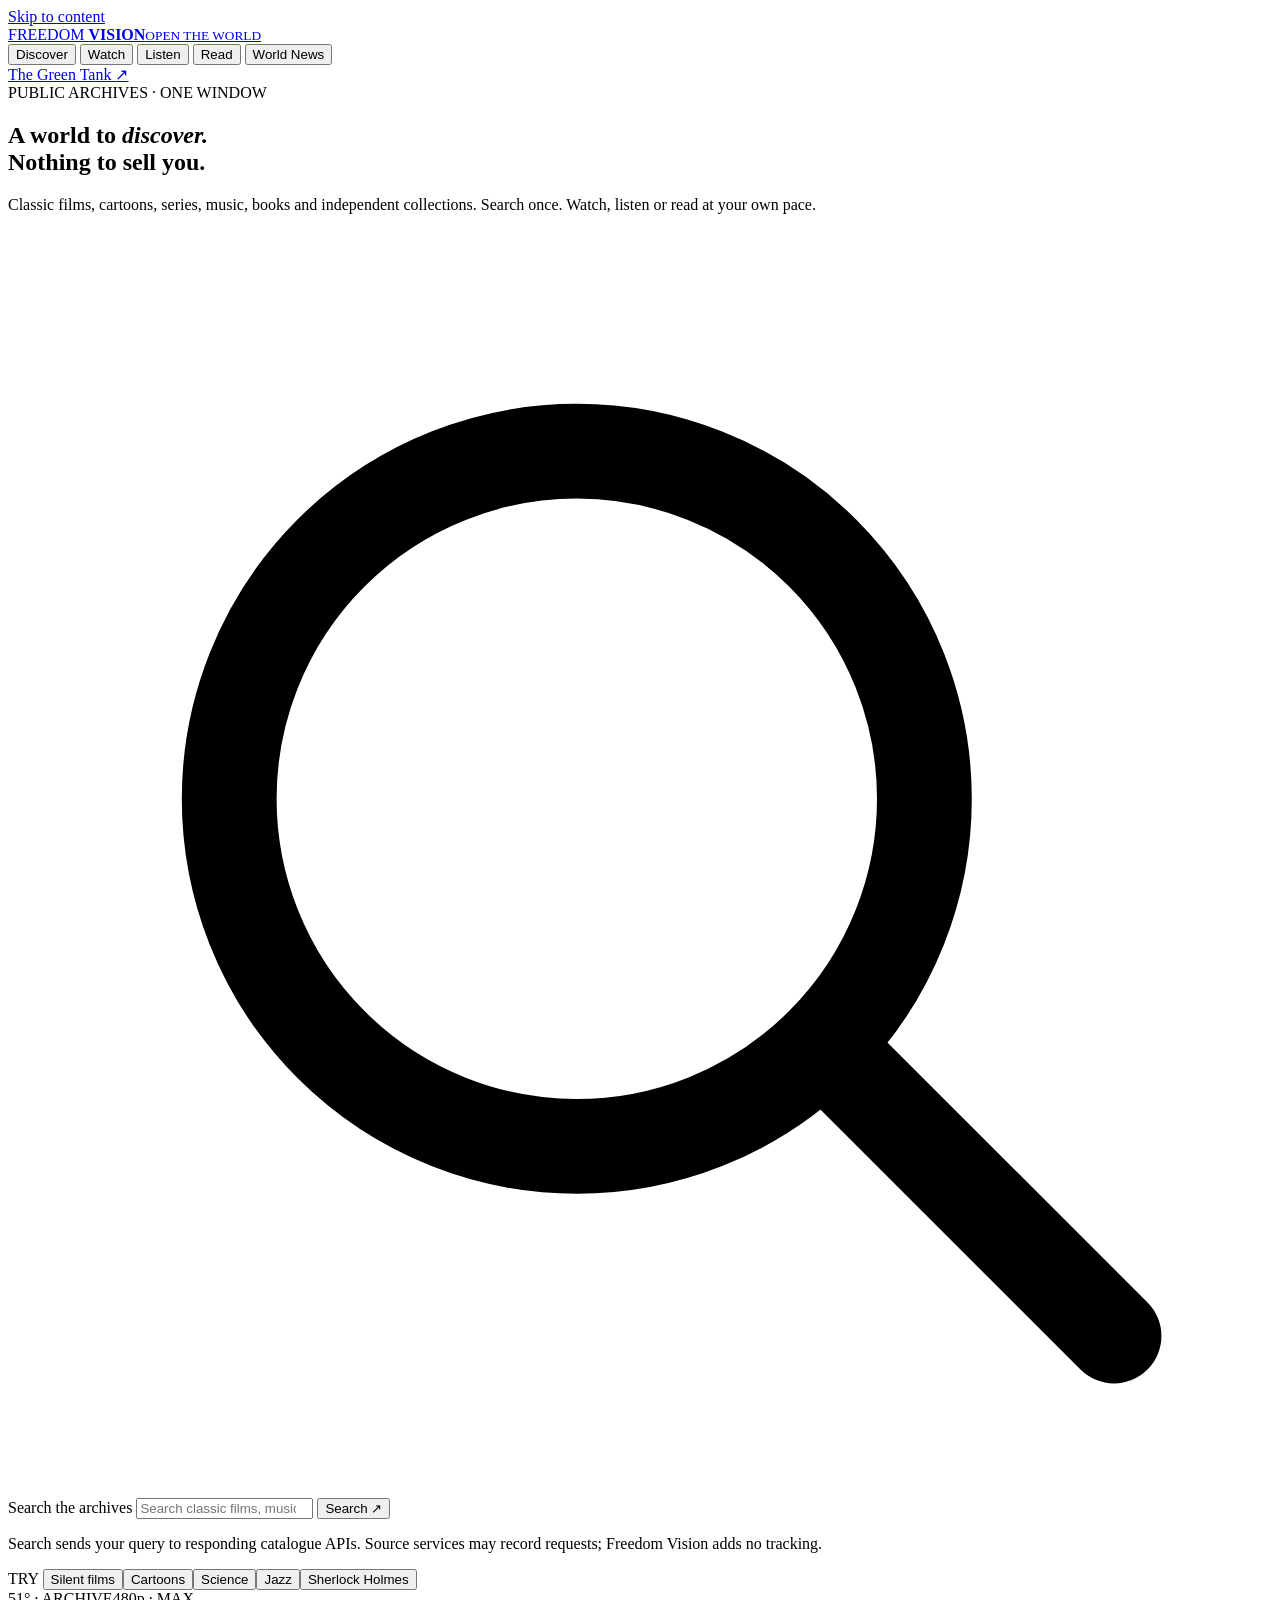
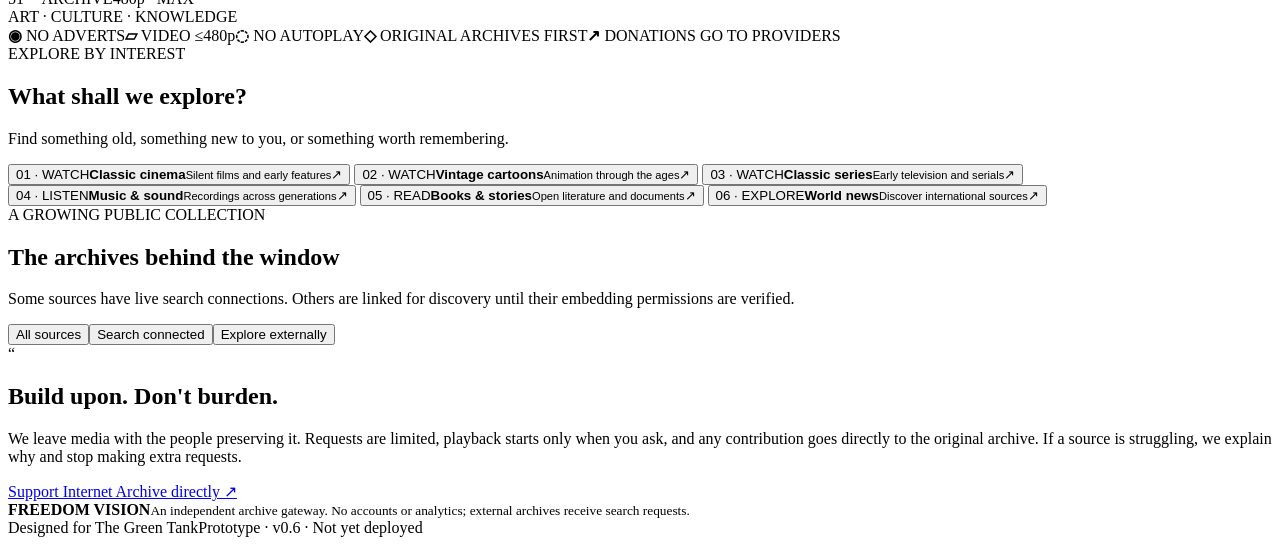
==== freedom_vision_source/index.html @ 245f4e52 "Freedom Vision: add freedom_vision_source/index.html" ====
<!doctype html>
<html lang="en">
<head>
  <meta charset="utf-8">
  <meta name="viewport" content="width=device-width, initial-scale=1">
  <meta name="theme-color" content="#0b1216">
  <meta name="description" content="Freedom Vision: a lightweight, advertising-free gateway to independent archives. Watch, listen, read and discover world news.">
  <title>Freedom Vision · Independent archive viewer</title>
  <link rel="stylesheet" href="styles.css">
  <script src="app.js" defer></script>
</head>
<body>
<a class="skip" href="#main">Skip to content</a>
<div class="page-shell">
<header class="masthead">
  <div class="masthead-inner">
    <a class="fv-brand" href="./index.html" aria-label="Freedom Vision home">
      <span class="brand-glyph" aria-hidden="true"><span class="iris"></span></span>
      <span class="brand-text">FREEDOM <strong>VISION</strong><small>OPEN THE WORLD</small></span>
    </a>
    <nav class="main-nav" aria-label="Main categories">
      <button type="button" class="nav-link active" data-mode="all" aria-current="page">Discover</button>
      <button type="button" class="nav-link" data-mode="watch">Watch</button>
      <button type="button" class="nav-link" data-mode="listen">Listen</button>
      <button type="button" class="nav-link" data-mode="read">Read</button>
      <button type="button" class="nav-link" data-mode="news">World News</button>
    </nav>
    <a class="home-link" href="https://the-green-tank.alexiscoderpenguy.chatgpt.site/" rel="noopener noreferrer" target="_blank">The Green Tank <span aria-hidden="true">↗</span></a>
  </div>
</header>
<main id="main">
  <section class="hero" aria-labelledby="hero-title">
    <div class="hero-text">
      <div class="eyebrow"><span class="signal-dot"></span> PUBLIC ARCHIVES · ONE WINDOW</div>
      <h1 id="hero-title">A world to <em>discover.</em><br>Nothing to sell you.</h1>
      <p>Classic films, cartoons, series, music, books and independent collections. Search once. Watch, listen or read at your own pace.</p>
      <form id="search-form" class="search-block" role="search" autocomplete="off">
        <div class="search-field">
          <span class="magnify" aria-hidden="true"><svg viewBox="0 0 24 24" fill="none"><circle cx="10.8" cy="10.8" r="6.6" stroke="currentColor" stroke-width="1.8"/><path d="m16 16 5 5" stroke="currentColor" stroke-width="1.8" stroke-linecap="round"/></svg></span>
          <label class="sr-only" for="search-input">Search the archives</label>
          <input id="search-input" type="search" placeholder="Search classic films, music, books..." maxlength="120" spellcheck="false">
          <button class="search-button" id="search-button" type="submit">Search <span aria-hidden="true">↗</span></button>
        </div>
        <p class="search-hint">Search sends your query to responding catalogue APIs. Source services may record requests; Freedom Vision adds no tracking.</p>
      </form>
      <div class="quick-searches" aria-label="Suggested searches"><span>TRY</span>
        <button data-quick="silent film">Silent films</button><button data-quick="cartoons">Cartoons</button><button data-quick="science">Science</button><button data-quick="jazz">Jazz</button><button data-quick="Sherlock Holmes">Sherlock Holmes</button>
      </div>
    </div>
    <div class="hero-art" aria-hidden="true">
      <div class="art-halo halo-one"></div><div class="art-halo halo-two"></div>
      <div class="orbit-dot dot-one"></div><div class="orbit-dot dot-two"></div><div class="orbit-dot dot-three"></div>
      <div class="art-core"><div class="art-core-ring"><div class="art-eye"><div class="art-pupil"></div></div></div></div>
      <span class="art-coordinate coord-one">51° · ARCHIVE</span><span class="art-coordinate coord-two">480p · MAX</span>
      <div class="art-caption">ART · CULTURE · KNOWLEDGE</div>
    </div>
  </section>
  <div class="principles" aria-label="Viewing principles">
    <span><b class="principle-symbol">◉</b> NO ADVERTS</span><span><b class="principle-symbol">▱</b> VIDEO ≤480p</span><span><b class="principle-symbol">◌</b> NO AUTOPLAY</span><span><b class="principle-symbol">◇</b> ORIGINAL ARCHIVES FIRST</span><span><b class="principle-symbol">↗</b> DONATIONS GO TO PROVIDERS</span>
  </div>
  <section class="collections section-inner" aria-labelledby="collections-title">
    <div class="section-head"><div><div class="section-label">EXPLORE BY INTEREST</div><h2 id="collections-title">What shall we explore?</h2></div><p>Find something old, something new to you, or something worth remembering.</p></div>
    <div class="collection-grid">
      <button class="collection-card film" data-collection="film" type="button"><span class="card-top">01 · WATCH</span><span class="abstract-shape film-art" aria-hidden="true"><i></i><i></i><i></i></span><span class="card-bottom"><strong>Classic cinema</strong><small>Silent films and early features</small></span><span class="card-arrow" aria-hidden="true">↗</span></button>
      <button class="collection-card cartoons" data-collection="cartoons" type="button"><span class="card-top">02 · WATCH</span><span class="abstract-shape cartoons-art" aria-hidden="true"><i></i><i></i><i></i></span><span class="card-bottom"><strong>Vintage cartoons</strong><small>Animation through the ages</small></span><span class="card-arrow" aria-hidden="true">↗</span></button>
      <button class="collection-card series" data-collection="tv" type="button"><span class="card-top">03 · WATCH</span><span class="abstract-shape series-art" aria-hidden="true"><i></i></span><span class="card-bottom"><strong>Classic series</strong><small>Early television and serials</small></span><span class="card-arrow" aria-hidden="true">↗</span></button>
      <button class="collection-card music" data-collection="music" type="button"><span class="card-top">04 · LISTEN</span><span class="abstract-shape music-art" aria-hidden="true"><i></i><i></i><i></i><i></i><i></i></span><span class="card-bottom"><strong>Music & sound</strong><small>Recordings across generations</small></span><span class="card-arrow" aria-hidden="true">↗</span></button>
      <button class="collection-card books" data-collection="books" type="button"><span class="card-top">05 · READ</span><span class="abstract-shape books-art" aria-hidden="true"><i></i><i></i><i></i></span><span class="card-bottom"><strong>Books & stories</strong><small>Open literature and documents</small></span><span class="card-arrow" aria-hidden="true">↗</span></button>
      <button class="collection-card news" data-collection="news" type="button"><span class="card-top">06 · EXPLORE</span><span class="abstract-shape news-art" aria-hidden="true"><i></i><i></i><i></i></span><span class="card-bottom"><strong>World news</strong><small>Discover international sources</small></span><span class="card-arrow" aria-hidden="true">↗</span></button>
    </div>
  </section>
  <section id="results-section" class="results-section section-inner" aria-labelledby="results-title" hidden>
    <div class="section-head results-head"><div><div class="section-label">SEARCH RESULTS</div><h2 id="results-title">Found in the archives</h2></div><button id="clear-results" class="subtle-button" type="button">Clear results ×</button></div>
    <p id="search-status" class="status" aria-live="polite"></p>
    <div id="results-grid" class="results-grid"></div>
    <div id="search-errors" class="search-errors" aria-live="polite"></div>
  </section>
  <section class="sources-section section-inner" aria-labelledby="sources-title">
    <div class="section-head"><div><div class="section-label">A GROWING PUBLIC COLLECTION</div><h2 id="sources-title">The archives behind the window</h2></div><p>Some sources have live search connections. Others are linked for discovery until their embedding permissions are verified.</p></div>
    <div class="provider-filter" aria-label="Filter archive sources"><button class="source-filter active" data-source-filter="all">All sources</button><button class="source-filter" data-source-filter="search">Search connected</button><button class="source-filter" data-source-filter="external">Explore externally</button></div>
    <div id="provider-grid" class="provider-grid"></div>
  </section>
  <section class="ethos-section section-inner" aria-label="Freedom Vision policy">
    <div class="ethos-mark">“</div><div><h2>Build upon. Don't burden.</h2><p>We leave media with the people preserving it. Requests are limited, playback starts only when you ask, and any contribution goes directly to the original archive. If a source is struggling, we explain why and stop making extra requests.</p></div><a class="ethos-link" href="https://archive.org/donate" target="_blank" rel="noopener noreferrer">Support Internet Archive directly ↗</a>
  </section>
</main>
<footer class="footer"><div><strong>FREEDOM VISION</strong><small>An independent archive gateway. No accounts or analytics; external archives receive search requests.</small></div><div><span>Designed for The Green Tank</span><span>Prototype · v0.6 · Not yet deployed</span></div></footer>
</div>
<dialog id="viewer-dialog" aria-labelledby="viewer-title" class="viewer-dialog"><div class="dialog-header"><span class="section-label">FREEDOM VISION · VIEWER</span><button type="button" id="viewer-close" class="dialog-close" aria-label="Close viewer">×</button></div><div class="dialog-body"><h2 id="viewer-title"></h2><p id="viewer-desc" class="dialog-desc"></p><div id="viewer-message" class="viewer-message" aria-live="polite">Select “Check available playback” to ask the archive for a suitable low-bandwidth file.</div><div id="player-shell" class="player-shell" hidden></div><div class="dialog-actions"><button type="button" id="viewer-check" class="search-button">Check available playback</button><a id="viewer-source" target="_blank" rel="noopener noreferrer" class="outline-button">View original archive ↗</a></div><details class="source-details"><summary>Source, licence and support</summary><p id="viewer-provider"></p><p id="viewer-licence">Rights must be verified for each item, including restored video, audio tracks and local territories.</p><a id="viewer-donate" target="_blank" rel="noopener noreferrer" hidden>Donate directly to this archive ↗</a></details></div></dialog>
</body>
</html>
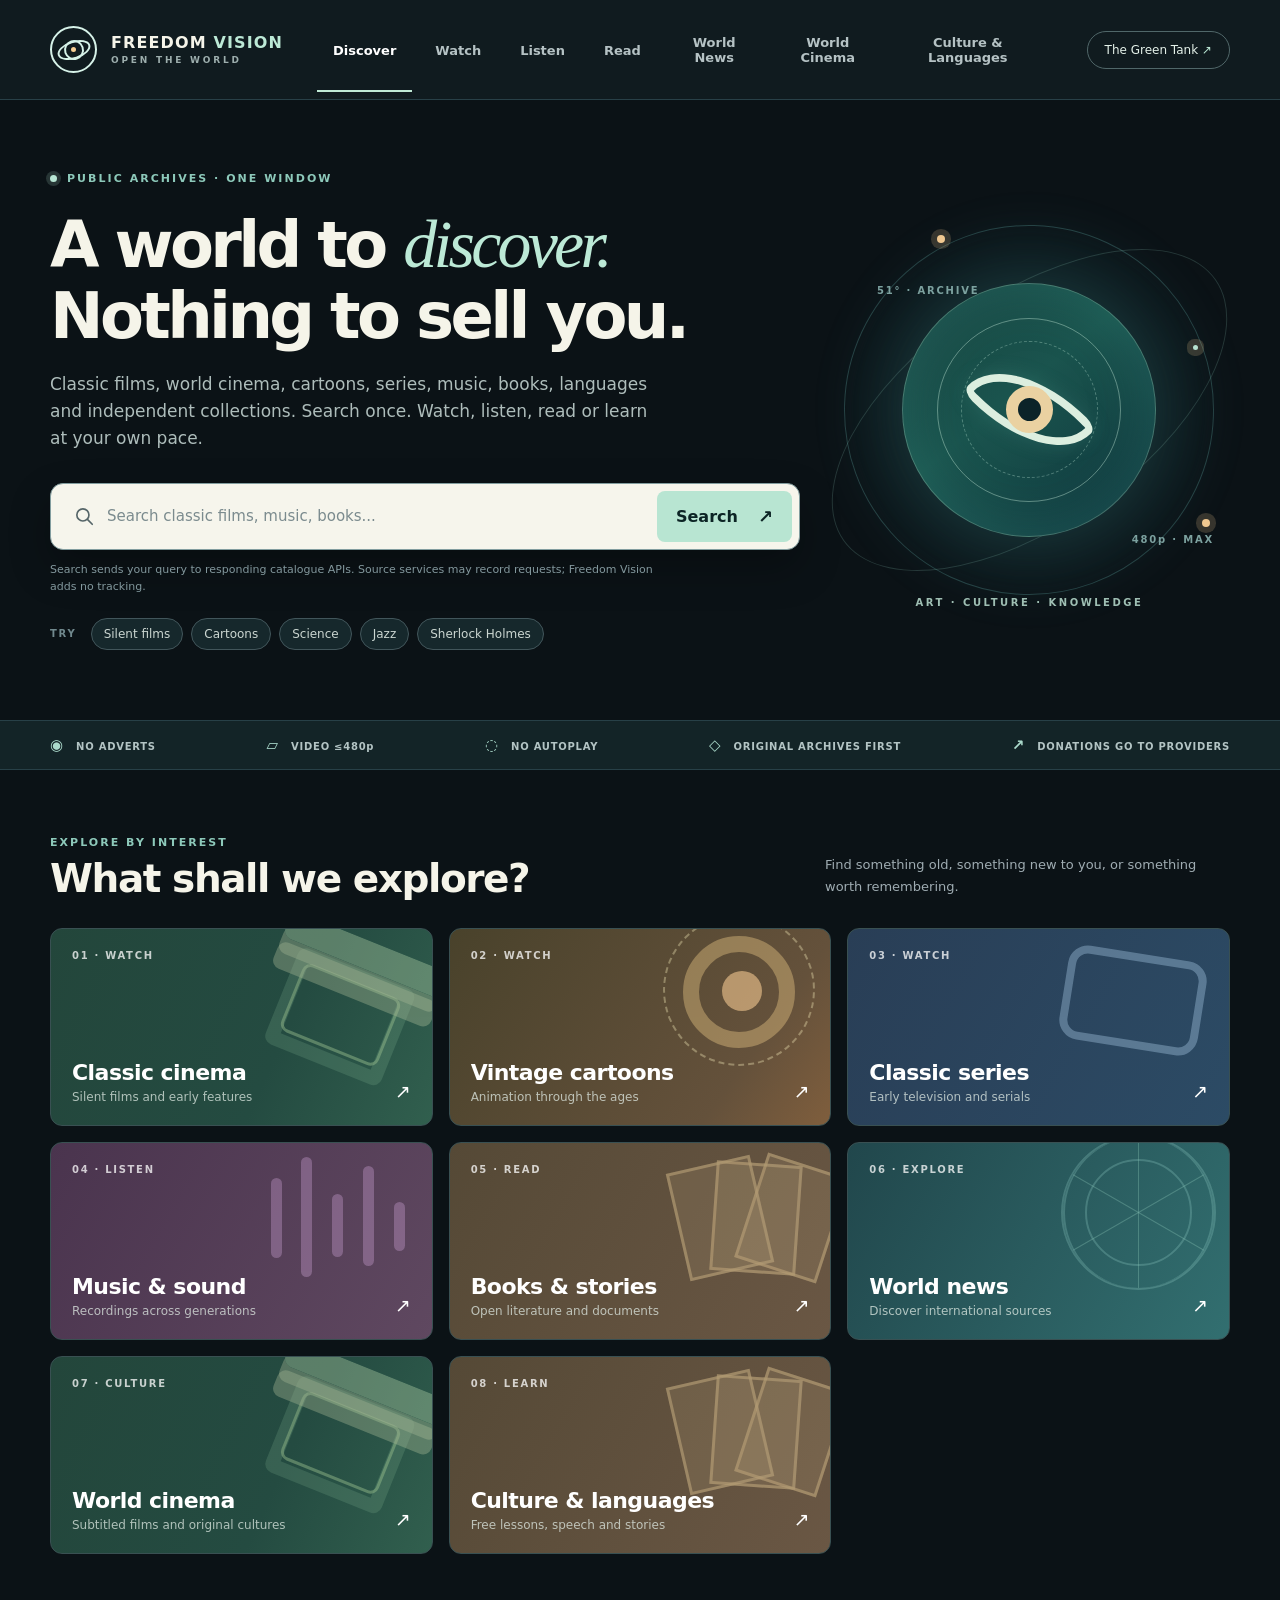
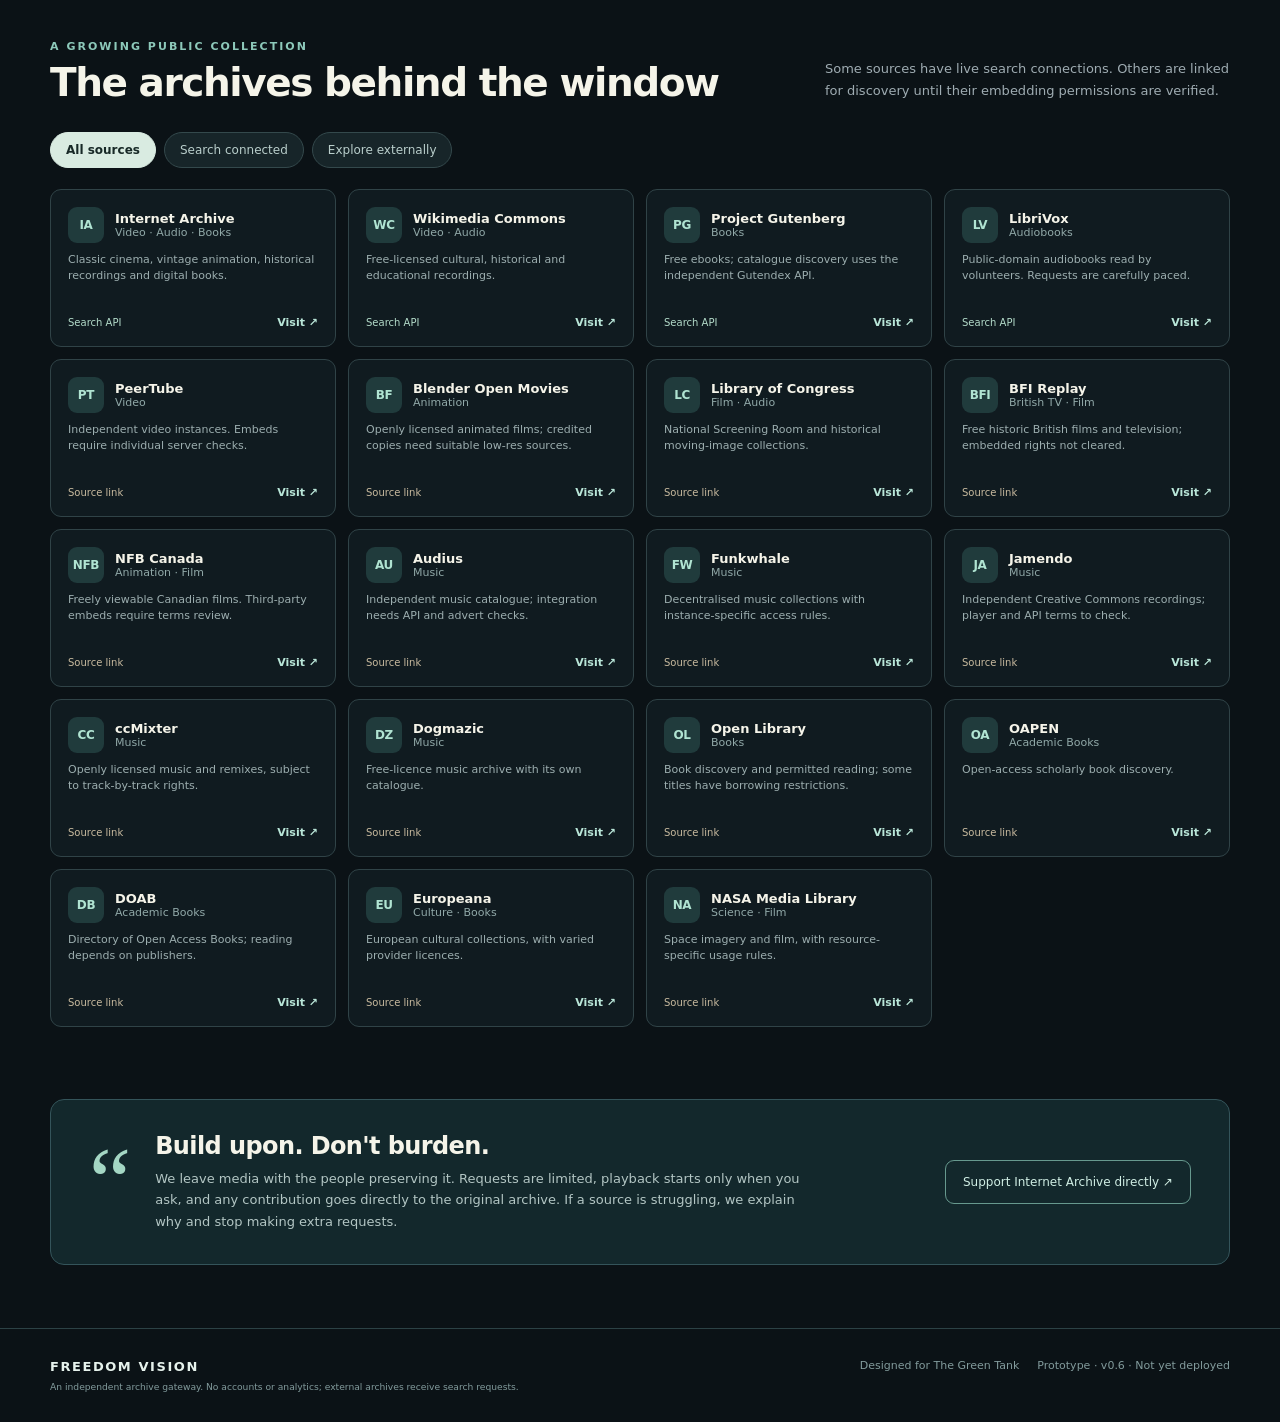
==== commit 430df8da: "Freedom Vision: add world cinema and culture-language entrances" ====
--- a/freedom_vision_source/index.html
+++ b/freedom_vision_source/index.html
@@ -24,6 +24,8 @@
       <button type="button" class="nav-link" data-mode="listen">Listen</button>
       <button type="button" class="nav-link" data-mode="read">Read</button>
       <button type="button" class="nav-link" data-mode="news">World News</button>
+      <button type="button" class="nav-link" data-mode="worldcinema">World Cinema</button>
+      <button type="button" class="nav-link" data-mode="culture">Culture &amp; Languages</button>
     </nav>
     <a class="home-link" href="https://the-green-tank.alexiscoderpenguy.chatgpt.site/" rel="noopener noreferrer" target="_blank">The Green Tank <span aria-hidden="true">↗</span></a>
   </div>
@@ -33,7 +35,7 @@
     <div class="hero-text">
       <div class="eyebrow"><span class="signal-dot"></span> PUBLIC ARCHIVES · ONE WINDOW</div>
       <h1 id="hero-title">A world to <em>discover.</em><br>Nothing to sell you.</h1>
-      <p>Classic films, cartoons, series, music, books and independent collections. Search once. Watch, listen or read at your own pace.</p>
+      <p>Classic films, world cinema, cartoons, series, music, books, languages and independent collections. Search once. Watch, listen, read or learn at your own pace.</p>
       <form id="search-form" class="search-block" role="search" autocomplete="off">
         <div class="search-field">
           <span class="magnify" aria-hidden="true"><svg viewBox="0 0 24 24" fill="none"><circle cx="10.8" cy="10.8" r="6.6" stroke="currentColor" stroke-width="1.8"/><path d="m16 16 5 5" stroke="currentColor" stroke-width="1.8" stroke-linecap="round"/></svg></span>
@@ -67,6 +69,8 @@
       <button class="collection-card music" data-collection="music" type="button"><span class="card-top">04 · LISTEN</span><span class="abstract-shape music-art" aria-hidden="true"><i></i><i></i><i></i><i></i><i></i></span><span class="card-bottom"><strong>Music & sound</strong><small>Recordings across generations</small></span><span class="card-arrow" aria-hidden="true">↗</span></button>
       <button class="collection-card books" data-collection="books" type="button"><span class="card-top">05 · READ</span><span class="abstract-shape books-art" aria-hidden="true"><i></i><i></i><i></i></span><span class="card-bottom"><strong>Books & stories</strong><small>Open literature and documents</small></span><span class="card-arrow" aria-hidden="true">↗</span></button>
       <button class="collection-card news" data-collection="news" type="button"><span class="card-top">06 · EXPLORE</span><span class="abstract-shape news-art" aria-hidden="true"><i></i><i></i><i></i></span><span class="card-bottom"><strong>World news</strong><small>Discover international sources</small></span><span class="card-arrow" aria-hidden="true">↗</span></button>
+      <button class="collection-card film" data-collection="worldcinema" type="button"><span class="card-top">07 · CULTURE</span><span class="abstract-shape film-art" aria-hidden="true"><i></i><i></i><i></i></span><span class="card-bottom"><strong>World cinema</strong><small>Subtitled films and original cultures</small></span><span class="card-arrow" aria-hidden="true">↗</span></button>
+      <button class="collection-card books" data-collection="culture" type="button"><span class="card-top">08 · LEARN</span><span class="abstract-shape books-art" aria-hidden="true"><i></i><i></i><i></i></span><span class="card-bottom"><strong>Culture &amp; languages</strong><small>Free lessons, speech and stories</small></span><span class="card-arrow" aria-hidden="true">↗</span></button>
     </div>
   </section>
   <section id="results-section" class="results-section section-inner" aria-labelledby="results-title" hidden>
--- a/freedom_vision_source/styles.css
+++ b/freedom_vision_source/styles.css
@@ -0,0 +1,15 @@
+:root{--bg:#0b1216;--ink:#f5f4e9;--muted:#a5b0b0;--soft:#cdd6d3;--line:#2d3e42;--panel:#111f23;--mint:#bce9d6;--mint2:#8dc9ba;--gold:#f8ce94;--radius:16px;--font:ui-sans-serif,system-ui,-apple-system,BlinkMacSystemFont,"Segoe UI",sans-serif}
+*{box-sizing:border-box}html{scroll-behavior:smooth}body{margin:0;background:var(--bg);color:var(--ink);font-family:var(--font);-webkit-font-smoothing:antialiased}button,input{font:inherit}button{cursor:pointer}a{color:inherit}.sr-only{position:absolute;width:1px;height:1px;padding:0;margin:-1px;overflow:hidden;clip:rect(0,0,0,0);white-space:nowrap;border:0}.skip{position:absolute;top:-100px;left:10px;z-index:100;background:#fff;color:#000;padding:10px}.skip:focus{top:10px}button:focus-visible,a:focus-visible,input:focus-visible,summary:focus-visible{outline:3px solid #f8ce94;outline-offset:3px}.page-shell{overflow:hidden}
+.masthead{border-bottom:1px solid #284047;background:#101b1f}.masthead-inner{width:min(1380px,calc(100% - 100px));margin:auto;min-height:88px;display:flex;align-items:center;gap:34px}.fv-brand{display:flex;align-items:center;gap:14px;text-decoration:none;flex-shrink:0}.brand-glyph{width:47px;height:47px;border:2px solid #d6f2e8;border-radius:50%;display:grid;place-items:center;position:relative}.brand-glyph:after,.brand-glyph:before{content:"";position:absolute;width:30px;height:14px;border:2px solid #d6f2e8;border-radius:100%;transform:rotate(-18deg)}.brand-glyph:before{width:16px;height:16px;border-radius:50%}.brand-glyph .iris{width:5px;height:5px;border-radius:50%;background:var(--gold);z-index:1}.brand-text{font-weight:800;font-size:16px;letter-spacing:.07em;line-height:1.08}.brand-text strong{color:var(--mint)}.brand-text small{display:block;color:#9daead;font-size:9px;letter-spacing:.31em;font-weight:600;margin-top:5px}.main-nav{display:flex;gap:7px;align-items:center;margin-left:auto}.nav-link{background:none;color:#b5c2c4;border:0;border-bottom:2px solid transparent;padding:35px 16px 32px;font-size:13px;font-weight:650}.nav-link:hover,.nav-link.active{color:#fff}.nav-link.active{border-color:#bfe9d5}.home-link{white-space:nowrap;text-decoration:none;font-size:12px;color:#e4f1e9;border:1px solid #506769;border-radius:99px;padding:11px 17px;margin-left:8px}.home-link span{color:var(--mint)}
+.hero{width:min(1380px,calc(100% - 100px));margin:auto;min-height:520px;display:grid;grid-template-columns:1.32fr .68fr;position:relative;align-items:center}.hero-text{padding:72px 0 70px;position:relative;z-index:2}.eyebrow,.section-label{font-size:11px;letter-spacing:.185em;font-weight:800;color:var(--mint2)}.eyebrow{display:flex;align-items:center;gap:10px}.signal-dot{width:7px;height:7px;background:#b7e6d4;border-radius:50%;box-shadow:0 0 0 4px #b7e6d42a}.hero h1{font-size:clamp(42px,5vw,76px);line-height:1.07;letter-spacing:-.057em;font-weight:650;margin:24px 0 21px}.hero h1 em{font-family:Georgia,serif;font-size:1.06em;font-weight:400;color:var(--mint);letter-spacing:-.055em}.hero p{color:#aebdbb;font-size:17px;line-height:1.6;max-width:610px}.search-block{max-width:750px;margin-top:30px}.search-field{display:flex;align-items:center;padding:7px;gap:8px;border:1px solid #829d9f;background:#f6f5ec;border-radius:13px;box-shadow:0 18px 40px #0004}.magnify{width:22px;height:22px;margin-left:15px;color:#556568;flex-shrink:0}.magnify svg{width:100%;height:100%}.search-field input{border:0;background:transparent;min-width:0;flex:1;padding:15px 4px;outline:none;color:#192d31;font-size:15px}.search-field input::placeholder{color:#7b8b8e}.search-field input:focus-visible{outline:none}.search-field:focus-within{outline:3px solid #8ecbb6;outline-offset:3px}.search-button{background:#b8e5d2;color:#0c2425;border:0;border-radius:8px;padding:15px 19px;font-weight:800;white-space:nowrap;display:inline-flex;gap:20px;align-items:center;justify-content:space-between}.search-button:hover{background:#d4f1e4}.search-button:disabled{opacity:.5;cursor:not-allowed}.search-button span{font-size:18px}.hero p.search-hint{font-size:11px;color:#83989d;margin:11px 0 0}.quick-searches{margin-top:22px;display:flex;align-items:center;flex-wrap:wrap;gap:8px}.quick-searches span{font-size:10px;letter-spacing:.18em;color:#71898e;font-weight:800;margin-right:6px}.quick-searches button{border:1px solid #42565b;background:#16282c;border-radius:999px;color:#cbd6d1;padding:8px 12px;font-size:12px}.quick-searches button:hover{border-color:var(--mint);color:#fff}
+.hero-art{min-height:410px;position:relative;display:grid;place-items:center;opacity:.97}.hero-art:before{content:"";width:100%;height:100%;position:absolute;background:radial-gradient(ellipse at center,#18514e 0%,#153338 30%,transparent 70%);filter:blur(14px)}.art-halo{position:absolute;border:1px solid #5b9b9959;border-radius:50%;transform:rotate(-20deg)}.halo-one{width:370px;height:370px}.halo-two{width:455px;height:230px;transform:rotate(-35deg);border-color:#7db0a33e}.art-core{position:relative;z-index:1;width:254px;height:254px;border-radius:50%;background:linear-gradient(140deg,#194643,#1b5750 44%,#0f343d);border:1px solid #a2d8c05c;display:grid;place-items:center;box-shadow:0 0 70px #91d1ba11, inset 0 0 60px #3d998a44}.art-core-ring{height:184px;width:184px;border:1px solid #b6dfcf78;border-radius:50%;display:grid;place-items:center;position:relative}.art-core-ring:before{content:"";position:absolute;border-radius:50%;width:135px;height:135px;border:1px dashed #b6dfcf60}.art-eye{width:121px;height:69px;border:8px solid #e3f6e6;border-radius:90% 12%;transform:rotate(45deg);display:grid;place-items:center;box-shadow:0 0 20px #5cab9a38}.art-pupil{width:47px;height:47px;border-radius:50%;background:#0b242a;border:12px solid #f2d8a6;transform:rotate(-45deg)}.orbit-dot{position:absolute;width:8px;height:8px;border-radius:50%;background:var(--gold);box-shadow:0 0 0 6px #f8ce9430}.dot-one{top:30px;left:27%}.dot-two{bottom:88px;right:5%}.dot-three{top:140px;right:8%;width:5px;height:5px;background:var(--mint)}.art-coordinate{position:absolute;color:#80a6a4;font-size:10px;letter-spacing:.18em;font-weight:700}.coord-one{top:80px;left:12%}.coord-two{right:4%;bottom:70px}.art-caption{position:absolute;bottom:7px;font-size:10px;color:#a4c5b9;letter-spacing:.25em;font-weight:700}
+.principles{background:#132427;border-top:1px solid #274047;border-bottom:1px solid #274047;padding:15px max(50px,calc((100vw - 1380px)/2));display:flex;align-items:center;gap:28px;justify-content:space-between;flex-wrap:wrap}.principles span{font-size:10px;letter-spacing:.075em;color:#b3c4c4;font-weight:800;white-space:nowrap}.principle-symbol{color:#abdacb;font-size:15px;padding-right:8px}
+.section-inner{width:min(1380px,calc(100% - 100px));margin:auto}.collections{padding-top:66px;padding-bottom:52px}.section-head{display:flex;align-items:end;justify-content:space-between;gap:30px;margin-bottom:27px}.section-head h2{font-size:clamp(27px,3.2vw,39px);letter-spacing:-.037em;font-weight:650;margin:7px 0 0}.section-head p{max-width:405px;color:#9facb2;font-size:13px;line-height:1.7;margin:0 0 3px}.collection-grid{display:grid;grid-template-columns:repeat(3,minmax(0,1fr));gap:16px}.collection-card{display:flex;flex-direction:column;position:relative;overflow:hidden;border:1px solid #395052;border-radius:12px;text-align:left;height:198px;padding:21px;background:#1a3536;color:#fff;isolation:isolate;transition:transform .14s,border-color .14s}.collection-card:hover{transform:translateY(-3px);border-color:#c0e7d6}.collection-card .card-top{font-size:10px;letter-spacing:.17em;font-weight:800;opacity:.75}.card-bottom{display:flex;flex-direction:column;margin-top:auto;gap:5px;z-index:2}.card-bottom strong{font-size:22px;letter-spacing:-.025em;font-weight:700}.card-bottom small{font-size:12px;color:#e1ece5bd}.card-arrow{position:absolute;right:21px;bottom:23px;font-size:19px;z-index:3}.film{background:linear-gradient(115deg,#23463b,#244b41 60%,#315f4e)}.cartoons{background:linear-gradient(125deg,#49422b,#64513b 75%,#7f5e3d)}.series{background:linear-gradient(120deg,#293e56,#2c4b65)}.music{background:linear-gradient(120deg,#4a344e,#5f4860)}.books{background:linear-gradient(120deg,#554936,#6a5744)}.news{background:linear-gradient(120deg,#21474c,#326f70)}.abstract-shape{position:absolute;right:15px;top:5px;width:158px;height:150px;z-index:-1;opacity:.6}.film-art{transform:rotate(22deg)}.film-art i{position:absolute;width:125px;height:103px;border:14px solid #96cba14d;border-radius:9px;top:30px;left:21px}.film-art i:nth-child(2){width:105px;height:73px;top:43px;left:31px;border:3px solid #c9eeae8a}.film-art i:nth-child(3){width:170px;height:2px;top:0;left:0;background:#ecf1c06b;box-shadow:0 16px 0 #ecf1c06b,0 32px 0 #ecf1c06b}.cartoons-art i{position:absolute;border:16px solid #eecb87aa;width:112px;height:112px;border-radius:50%;left:26px;top:2px}.cartoons-art i:nth-child(2){height:40px;width:40px;background:#f4c991;top:37px;left:65px;border:0}.cartoons-art i:nth-child(3){width:152px;height:152px;top:-20px;left:6px;border:2px dashed #fff7c391}.series-art i{position:absolute;width:140px;height:95px;left:7px;top:19px;border:8px solid #b3d5f097;border-radius:20px;transform:rotate(9deg)}.series-art i:nth-child(2){width:54px;height:9px;left:64px;top:126px;border:0;background:#a4d3f5ad;transform:rotate(9deg)}.music-art i{position:absolute;background:#d3a9dc91;border-radius:20px;width:11px;height:80px;top:30px;left:12px}.music-art i:nth-child(2){left:42px;height:120px;top:9px}.music-art i:nth-child(3){left:73px;height:63px;top:46px}.music-art i:nth-child(4){left:104px;height:100px;top:18px}.music-art i:nth-child(5){left:135px;height:49px;top:54px}.books-art i{position:absolute;width:86px;height:110px;top:15px;left:20px;border:3px solid #e7cb95ab;background:#dfc89836;transform:rotate(-13deg)}.books-art i:nth-child(2){left:56px;transform:rotate(4deg)}.books-art i:nth-child(3){left:92px;transform:rotate(18deg)}.news-art{border:2px solid #9cd9cf6f;border-radius:50%;width:155px;height:155px;top:-8px;right:13px}.news-art:before,.news-art:after{content:"";position:absolute;inset:22px;border:2px solid #9cd9cf6f;border-radius:50%}.news-art:after{inset:0;border:0;border-top:2px solid #9cd9cf6f;border-bottom:2px solid #9cd9cf6f;border-radius:50%;transform:rotate(90deg)}.news-art i{position:absolute;left:50%;top:0;height:100%;width:1px;background:#b7f2dc66}.news-art i:nth-child(2){transform:rotate(60deg)}.news-art i:nth-child(3){transform:rotate(120deg)}
+.results-section{padding:24px 0 54px}.results-head{margin-bottom:16px}.subtle-button{background:transparent;color:var(--muted);border:1px solid var(--line);border-radius:8px;padding:10px 14px}.status{font-size:13px;line-height:1.5;color:#c6d1d0;margin:0 0 18px}.results-grid{display:grid;grid-template-columns:repeat(3,minmax(0,1fr));gap:13px}.result-card{border:1px solid #334649;background:#111f24;border-radius:12px;padding:20px;min-height:200px;display:flex;flex-direction:column}.result-card .result-kind{color:#8dbcae;font-size:10px;font-weight:800;letter-spacing:.14em;display:flex;gap:6px;align-items:center}.result-card h3{font-size:16px;margin:11px 0;line-height:1.3}.result-card p{font-size:12px;color:var(--muted);line-height:1.6;margin:0 0 16px;display:-webkit-box;-webkit-line-clamp:3;-webkit-box-orient:vertical;overflow:hidden}.result-actions{display:flex;align-items:center;gap:14px;margin-top:auto}.result-actions button,.result-actions a{font-size:12px;color:var(--mint);background:none;border:0;text-decoration:none;font-weight:750;padding:0}.result-actions a{color:#8ba4a8}.search-errors{display:grid;gap:7px;margin-top:10px}.search-error{border:1px solid #6e584a;background:#2a2623;padding:12px;border-radius:8px;font-size:12px;color:#d7ccc0}.search-error a{color:var(--mint);margin-left:10px}
+.sources-section{padding:34px 0 72px}.provider-filter{display:flex;flex-wrap:wrap;gap:8px;margin:0 0 21px}.source-filter{border:1px solid #34494c;border-radius:99px;padding:10px 15px;color:#b9cecb;background:#172529;font-size:12px}.source-filter.active{background:#d9ebe1;color:#182927;border-color:#d9ebe1;font-weight:800}.provider-grid{display:grid;grid-template-columns:repeat(4,minmax(0,1fr));gap:12px}.provider-card{display:flex;flex-direction:column;gap:9px;padding:17px;border:1px solid #304347;background:#101b20;border-radius:11px;min-height:158px}.provider-card .provider-top{display:flex;align-items:center;gap:11px}.provider-monogram{width:36px;height:36px;border-radius:9px;background:#203b3c;color:#b0e4d2;display:grid;place-items:center;font-weight:800;letter-spacing:-.03em;font-size:12px}.provider-card h3{font-size:13px;font-weight:800;margin:0}.provider-card .provider-types{font-size:11px;color:#91a9a8}.provider-card .provider-desc{font-size:11px;line-height:1.5;color:#9caeaf;margin:0;flex:1}.provider-bottom{display:flex;justify-content:space-between;align-items:center;gap:10px}.provider-status{font-size:10px;color:#b4dcca}.provider-status.external{color:#c9bb9f}.provider-card a{font-size:11px;font-weight:700;text-decoration:none;color:#b9e6d8}.provider-card a:hover{text-decoration:underline}
+.ethos-section{display:grid;grid-template-columns:auto 1fr auto;gap:24px;align-items:center;background:#13282c;border:1px solid #34545a;border-radius:14px;margin-bottom:63px;padding:32px 38px}.ethos-mark{font-family:Georgia,serif;font-size:95px;line-height:1;color:#a4d7c4}.ethos-section h2{font-size:24px;margin:0 0 8px;letter-spacing:-.025em}.ethos-section p{font-size:13px;line-height:1.65;color:#b3c6c4;max-width:650px;margin:0}.ethos-link{border:1px solid #67998e;border-radius:9px;text-decoration:none;padding:14px 17px;font-size:12px;color:#d1efe5;text-align:center}.footer{padding:30px max(50px,calc((100vw - 1380px)/2));border-top:1px solid #2c4245;display:flex;justify-content:space-between;gap:20px;color:#829b9c;font-size:11px}.footer strong{color:#e6f2ec;letter-spacing:.12em;font-size:13px}.footer small{display:block;margin-top:7px}.footer>div:last-child{display:flex;gap:18px}
+.viewer-dialog{width:min(740px,calc(100vw - 25px));max-height:min(88vh,900px);padding:0;border-radius:15px;border:1px solid #547370;background:#102026;color:#f4f4ed;box-shadow:0 20px 120px #000c;overflow:auto}.viewer-dialog::backdrop{background:#061011d9;backdrop-filter:blur(5px)}.dialog-header{display:flex;justify-content:space-between;align-items:center;padding:20px 25px;border-bottom:1px solid #29454b}.dialog-close{background:transparent;border:1px solid #527075;color:#e5f4ef;border-radius:9px;width:36px;height:36px;font-size:23px}.dialog-body{padding:26px}.dialog-body h2{font-size:27px;line-height:1.2;letter-spacing:-.035em;margin:0 0 10px}.dialog-desc{color:#b7c8c7;font-size:13px;line-height:1.7;max-height:160px;overflow:auto}.viewer-message{background:#193138;border:1px solid #3b5961;border-radius:10px;padding:17px;color:#d0dedb;font-size:13px;line-height:1.6;margin:22px 0}.player-shell{background:#060a0e;border:1px solid #3b5355;border-radius:10px;min-height:160px;padding:12px;margin:14px 0}.player-shell video,.player-shell audio{width:100%;display:block}.player-shell iframe{width:100%;min-height:420px;border:0;background:white}.dialog-actions{display:flex;flex-wrap:wrap;gap:10px}.outline-button{border:1px solid #567471;text-decoration:none;color:#cceadc;padding:14px;border-radius:8px;font-size:12px;font-weight:800}.source-details{margin-top:22px;color:#9cb2b1;border-top:1px solid #31464a;padding-top:18px;font-size:12px}.source-details summary{cursor:pointer;color:#c8e4d9;font-size:12px;font-weight:750}.source-details a{display:inline-block;margin:8px 0 0;color:#bcddcd}.source-details p{line-height:1.6}
+@media(max-width:1100px){.masthead-inner{width:calc(100% - 48px);gap:16px}.nav-link{padding:30px 9px;font-size:12px}.home-link{display:none}.hero{width:calc(100% - 56px);grid-template-columns:1fr .5fr}.hero-art{transform:scale(.83);margin-right:-55px}.section-inner{width:calc(100% - 56px)}.principles{padding:14px 28px;gap:14px}.provider-grid{grid-template-columns:repeat(3,minmax(0,1fr))}.footer{padding:26px 28px}}
+@media(max-width:760px){.masthead-inner{min-height:unset;width:calc(100% - 30px);padding:15px 0 0;display:block}.fv-brand{margin-bottom:13px}.brand-glyph{width:35px;height:35px}.brand-text{font-size:13px}.main-nav{overflow-x:auto;margin:0 -15px;gap:2px;padding:0 10px}.nav-link{padding:13px 12px;white-space:nowrap}.hero{width:calc(100% - 36px);display:block;min-height:unset}.hero-text{padding:53px 0 43px}.hero h1{font-size:clamp(40px,9vw,60px)}.hero p{font-size:14px}.hero-art{display:none}.search-block{margin-top:26px}.search-field{padding:5px}.search-field input{font-size:13px;padding:12px 2px}.search-button{padding:12px;font-size:12px;gap:5px}.magnify{width:17px;height:17px;margin-left:7px}.quick-searches{gap:6px}.quick-searches button{font-size:11px}.principles{justify-content:flex-start;gap:11px 17px;padding:12px 18px}.principles span{font-size:9px}.section-inner{width:calc(100% - 36px)}.collections{padding-top:43px;padding-bottom:28px}.section-head{display:block}.section-head p{margin-top:11px}.collection-grid{grid-template-columns:repeat(2,minmax(0,1fr));gap:10px}.collection-card{height:165px;padding:15px}.card-bottom strong{font-size:17px}.card-bottom small{font-size:10px;padding-right:10px}.card-arrow{right:12px;bottom:17px}.abstract-shape{transform:scale(.72);transform-origin:top right;opacity:.48}.results-grid{grid-template-columns:1fr}.provider-grid{grid-template-columns:repeat(2,minmax(0,1fr));gap:10px}.provider-card{padding:13px}.ethos-section{display:block;padding:23px;margin-bottom:35px}.ethos-mark{font-size:55px;height:35px}.ethos-section h2{font-size:21px}.ethos-link{display:inline-block;margin-top:19px}.footer{padding:23px 18px;display:block}.footer>div:last-child{display:block;margin-top:17px}.footer span{display:block;margin-top:7px}}
+@media(max-width:390px){.collection-grid{grid-template-columns:1fr}.collection-card{height:150px}.provider-grid{grid-template-columns:1fr}.search-field{gap:3px}.search-button span{display:none}}
+@media(prefers-reduced-motion:reduce){html{scroll-behavior:auto}.collection-card{transition:none}}
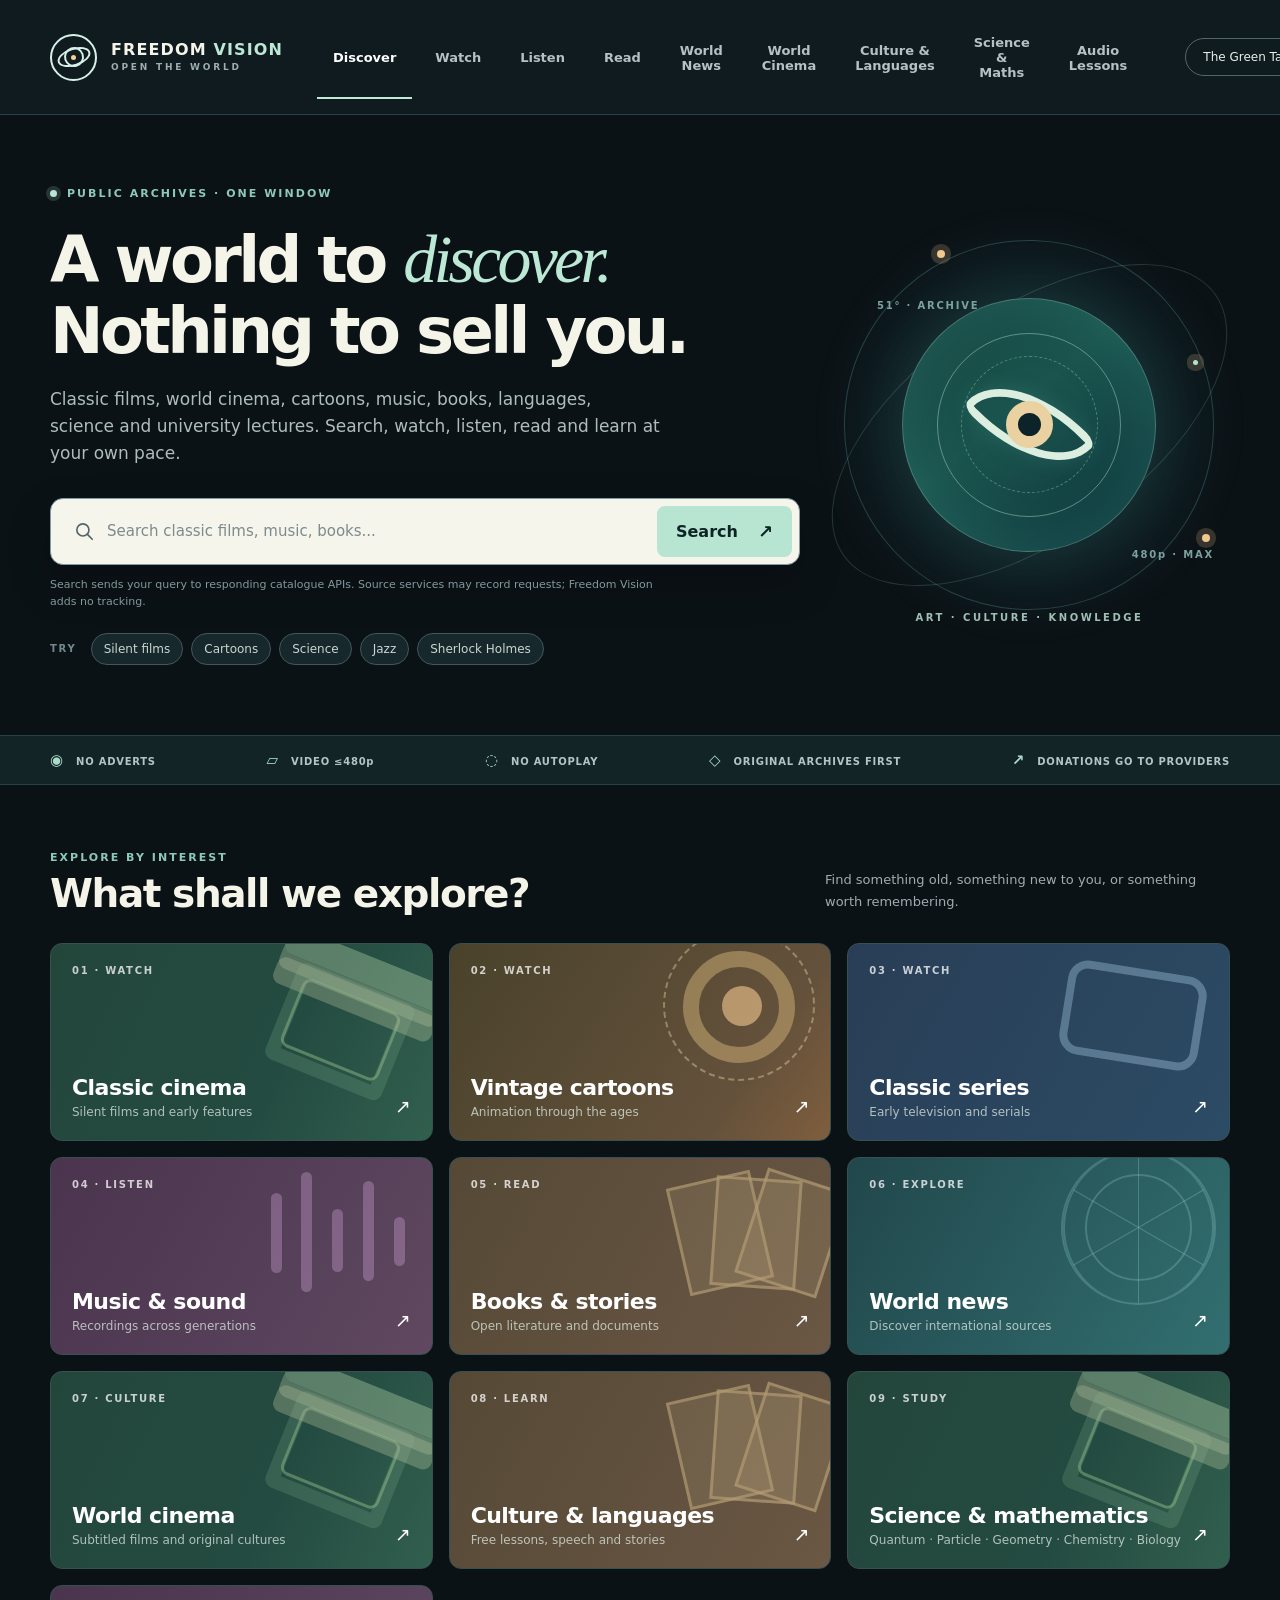
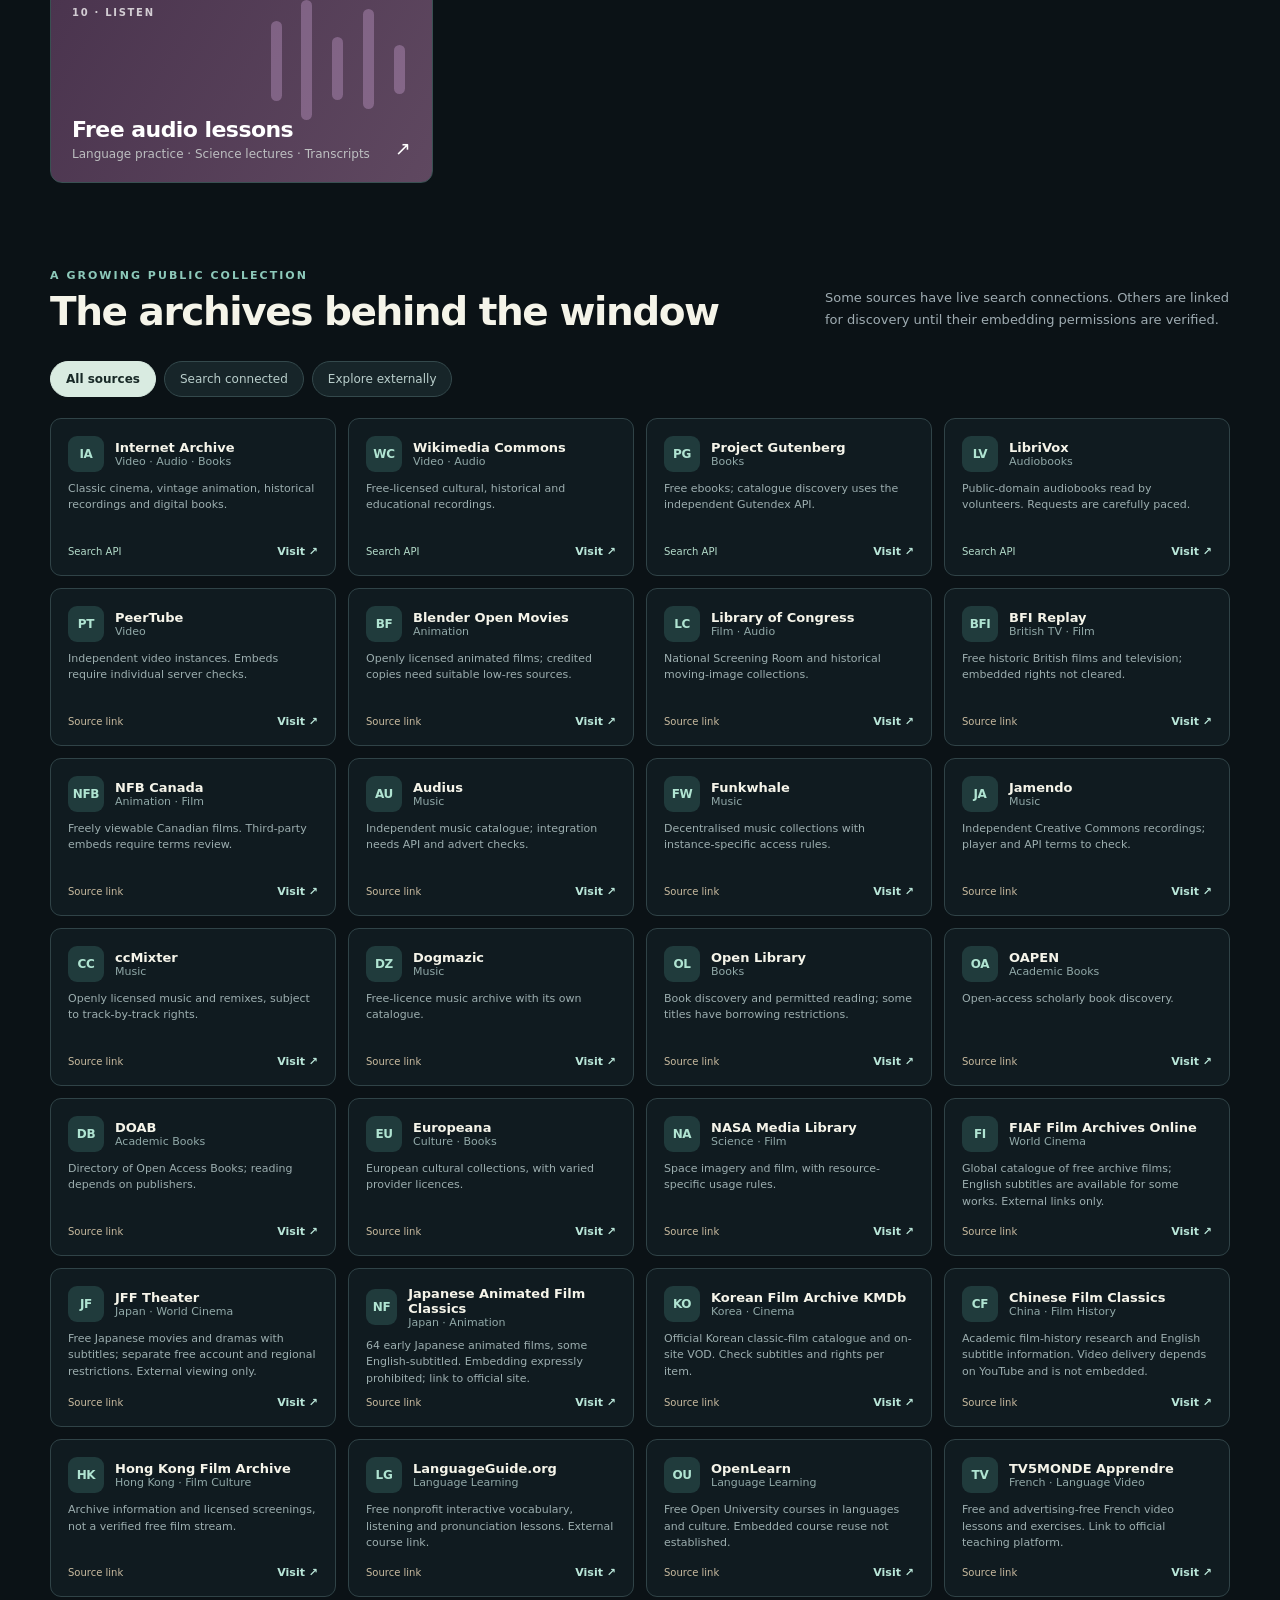
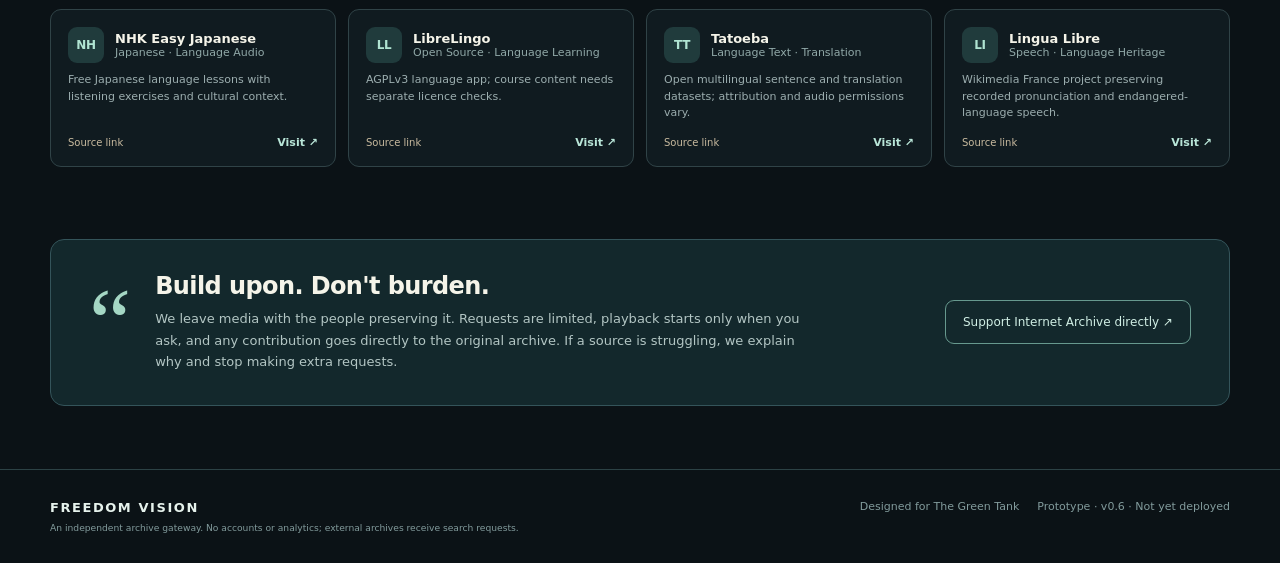
==== commit 137dca2a: "Expand Freedom Vision navigation and collections: science and free audio lessons" ====
--- a/freedom_vision_source/index.html
+++ b/freedom_vision_source/index.html
@@ -26,6 +26,8 @@
       <button type="button" class="nav-link" data-mode="news">World News</button>
       <button type="button" class="nav-link" data-mode="worldcinema">World Cinema</button>
       <button type="button" class="nav-link" data-mode="culture">Culture &amp; Languages</button>
+      <button type="button" class="nav-link" data-mode="science">Science &amp; Maths</button>
+      <button type="button" class="nav-link" data-mode="audiolessons">Audio Lessons</button>
     </nav>
     <a class="home-link" href="https://the-green-tank.alexiscoderpenguy.chatgpt.site/" rel="noopener noreferrer" target="_blank">The Green Tank <span aria-hidden="true">↗</span></a>
   </div>
@@ -35,7 +37,7 @@
     <div class="hero-text">
       <div class="eyebrow"><span class="signal-dot"></span> PUBLIC ARCHIVES · ONE WINDOW</div>
       <h1 id="hero-title">A world to <em>discover.</em><br>Nothing to sell you.</h1>
-      <p>Classic films, world cinema, cartoons, series, music, books, languages and independent collections. Search once. Watch, listen, read or learn at your own pace.</p>
+      <p>Classic films, world cinema, cartoons, music, books, languages, science and university lectures. Search, watch, listen, read and learn at your own pace.</p>
       <form id="search-form" class="search-block" role="search" autocomplete="off">
         <div class="search-field">
           <span class="magnify" aria-hidden="true"><svg viewBox="0 0 24 24" fill="none"><circle cx="10.8" cy="10.8" r="6.6" stroke="currentColor" stroke-width="1.8"/><path d="m16 16 5 5" stroke="currentColor" stroke-width="1.8" stroke-linecap="round"/></svg></span>
@@ -71,6 +73,8 @@
       <button class="collection-card news" data-collection="news" type="button"><span class="card-top">06 · EXPLORE</span><span class="abstract-shape news-art" aria-hidden="true"><i></i><i></i><i></i></span><span class="card-bottom"><strong>World news</strong><small>Discover international sources</small></span><span class="card-arrow" aria-hidden="true">↗</span></button>
       <button class="collection-card film" data-collection="worldcinema" type="button"><span class="card-top">07 · CULTURE</span><span class="abstract-shape film-art" aria-hidden="true"><i></i><i></i><i></i></span><span class="card-bottom"><strong>World cinema</strong><small>Subtitled films and original cultures</small></span><span class="card-arrow" aria-hidden="true">↗</span></button>
       <button class="collection-card books" data-collection="culture" type="button"><span class="card-top">08 · LEARN</span><span class="abstract-shape books-art" aria-hidden="true"><i></i><i></i><i></i></span><span class="card-bottom"><strong>Culture &amp; languages</strong><small>Free lessons, speech and stories</small></span><span class="card-arrow" aria-hidden="true">↗</span></button>
+      <button class="collection-card film" data-collection="science" type="button"><span class="card-top">09 · STUDY</span><span class="abstract-shape film-art" aria-hidden="true"><i></i><i></i><i></i></span><span class="card-bottom"><strong>Science &amp; mathematics</strong><small>Quantum · Particle · Geometry · Chemistry · Biology</small></span><span class="card-arrow" aria-hidden="true">↗</span></button>
+      <button class="collection-card music" data-collection="audiolessons" type="button"><span class="card-top">10 · LISTEN</span><span class="abstract-shape music-art" aria-hidden="true"><i></i><i></i><i></i><i></i><i></i></span><span class="card-bottom"><strong>Free audio lessons</strong><small>Language practice · Science lectures · Transcripts</small></span><span class="card-arrow" aria-hidden="true">↗</span></button>
     </div>
   </section>
   <section id="results-section" class="results-section section-inner" aria-labelledby="results-title" hidden>
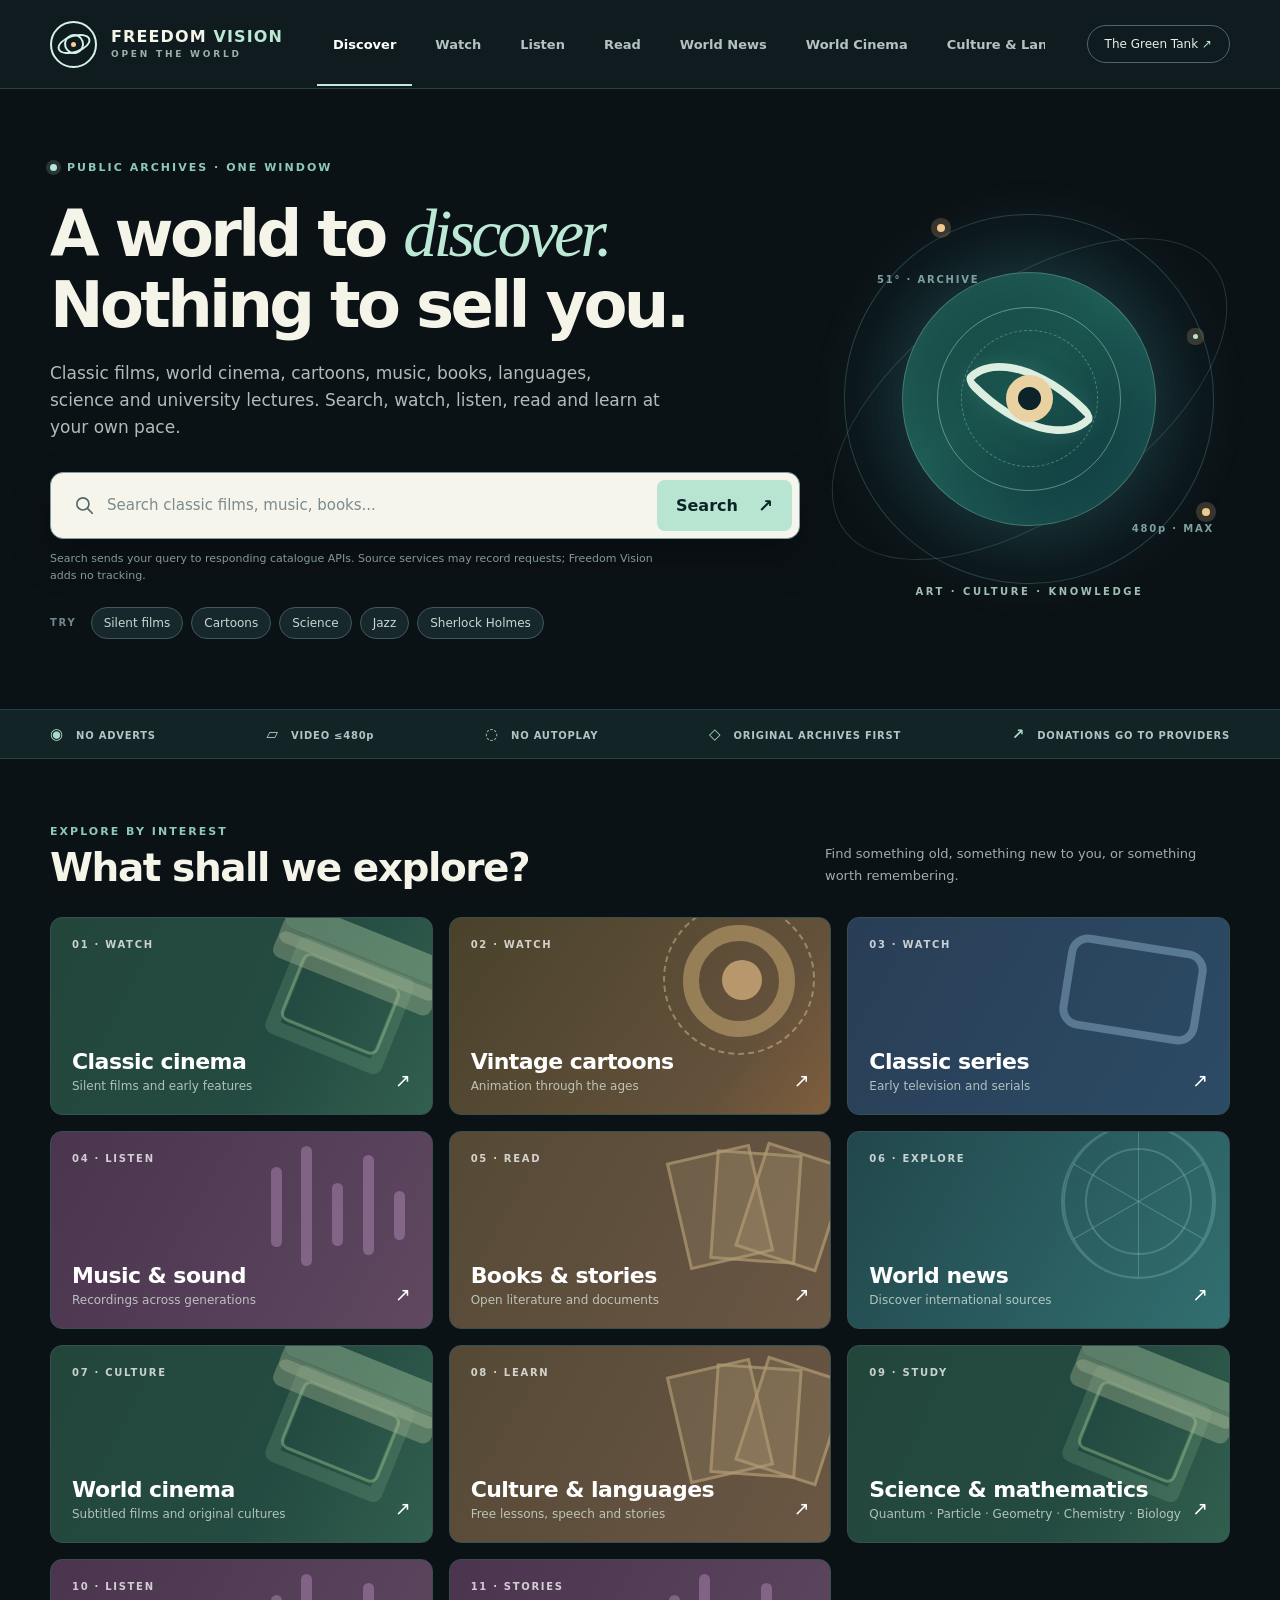
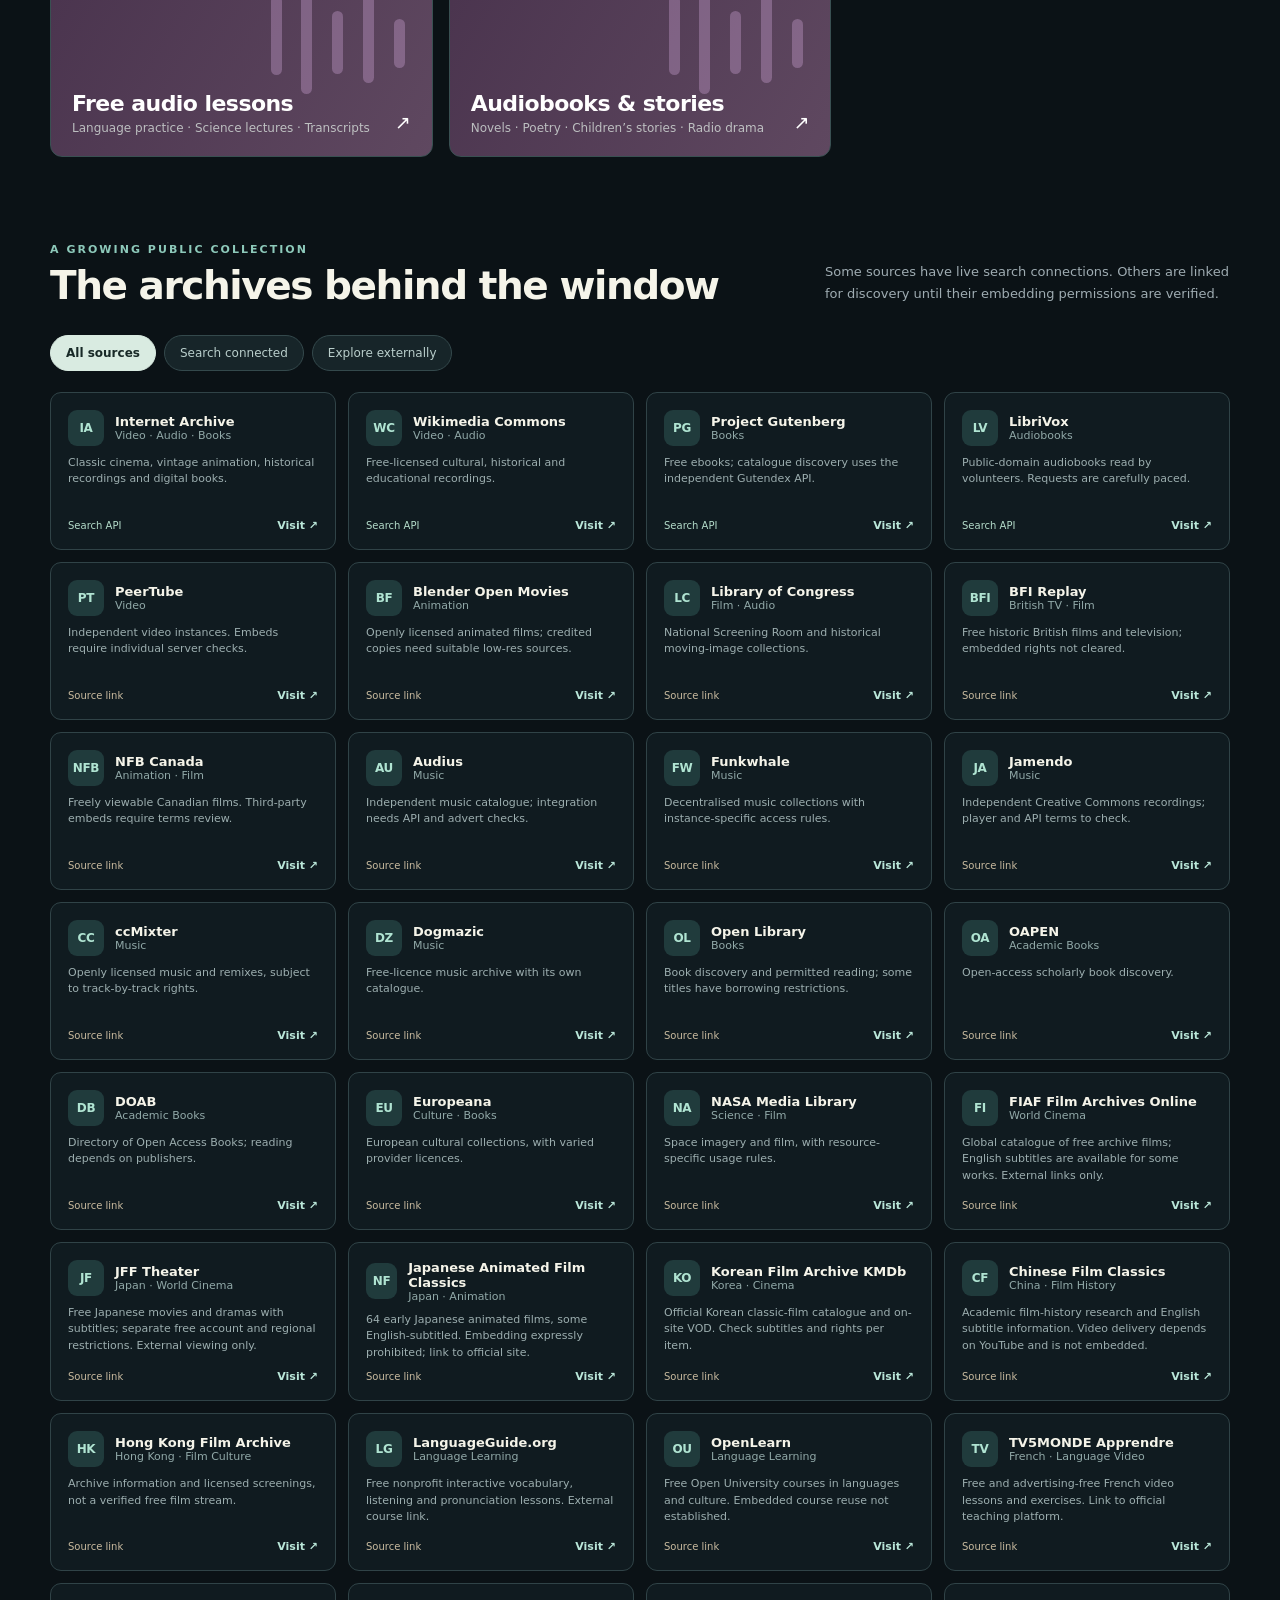
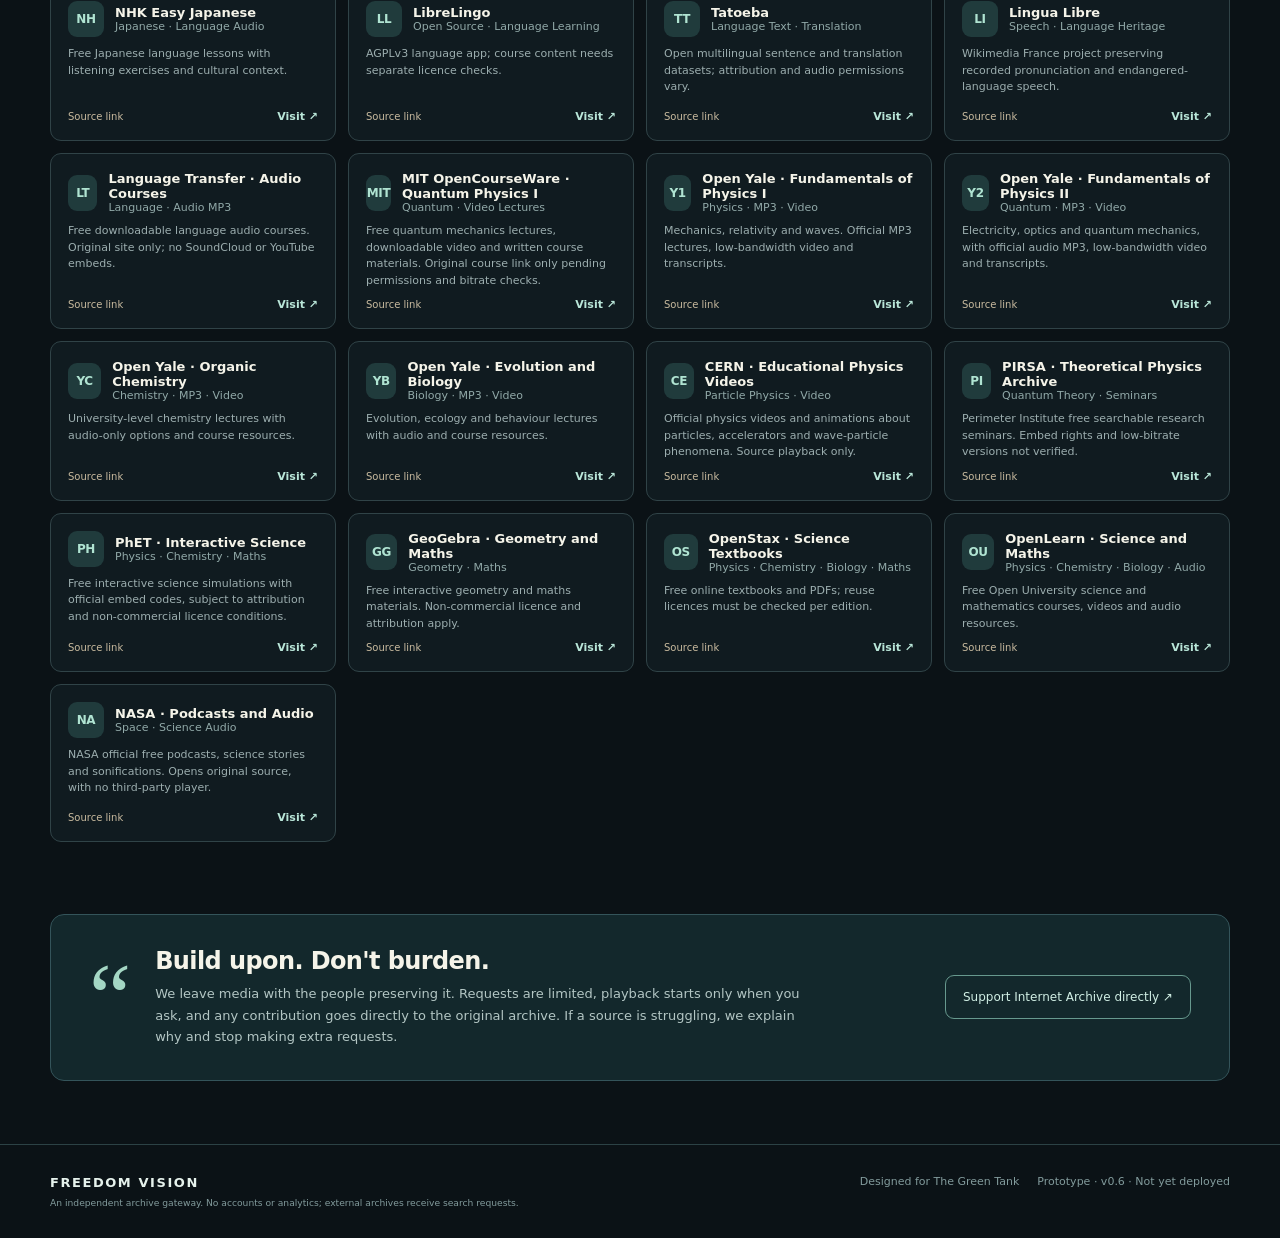
==== commit d792c3e8: "Freedom Vision: add free audiobook and storytelling navigation" ====
--- a/freedom_vision_source/index.html
+++ b/freedom_vision_source/index.html
@@ -28,6 +28,7 @@
       <button type="button" class="nav-link" data-mode="culture">Culture &amp; Languages</button>
       <button type="button" class="nav-link" data-mode="science">Science &amp; Maths</button>
       <button type="button" class="nav-link" data-mode="audiolessons">Audio Lessons</button>
+      <button type="button" class="nav-link" data-mode="audiobooks">Audiobooks &amp; Stories</button>
     </nav>
     <a class="home-link" href="https://the-green-tank.alexiscoderpenguy.chatgpt.site/" rel="noopener noreferrer" target="_blank">The Green Tank <span aria-hidden="true">↗</span></a>
   </div>
@@ -75,6 +76,7 @@
       <button class="collection-card books" data-collection="culture" type="button"><span class="card-top">08 · LEARN</span><span class="abstract-shape books-art" aria-hidden="true"><i></i><i></i><i></i></span><span class="card-bottom"><strong>Culture &amp; languages</strong><small>Free lessons, speech and stories</small></span><span class="card-arrow" aria-hidden="true">↗</span></button>
       <button class="collection-card film" data-collection="science" type="button"><span class="card-top">09 · STUDY</span><span class="abstract-shape film-art" aria-hidden="true"><i></i><i></i><i></i></span><span class="card-bottom"><strong>Science &amp; mathematics</strong><small>Quantum · Particle · Geometry · Chemistry · Biology</small></span><span class="card-arrow" aria-hidden="true">↗</span></button>
       <button class="collection-card music" data-collection="audiolessons" type="button"><span class="card-top">10 · LISTEN</span><span class="abstract-shape music-art" aria-hidden="true"><i></i><i></i><i></i><i></i><i></i></span><span class="card-bottom"><strong>Free audio lessons</strong><small>Language practice · Science lectures · Transcripts</small></span><span class="card-arrow" aria-hidden="true">↗</span></button>
+      <button class="collection-card music" data-collection="audiobooks" type="button"><span class="card-top">11 · STORIES</span><span class="abstract-shape music-art" aria-hidden="true"><i></i><i></i><i></i><i></i><i></i></span><span class="card-bottom"><strong>Audiobooks &amp; stories</strong><small>Novels · Poetry · Children’s stories · Radio drama</small></span><span class="card-arrow" aria-hidden="true">↗</span></button>
     </div>
   </section>
   <section id="results-section" class="results-section section-inner" aria-labelledby="results-title" hidden>
--- a/freedom_vision_source/styles.css
+++ b/freedom_vision_source/styles.css
@@ -12,4 +12,6 @@
 @media(max-width:1100px){.masthead-inner{width:calc(100% - 48px);gap:16px}.nav-link{padding:30px 9px;font-size:12px}.home-link{display:none}.hero{width:calc(100% - 56px);grid-template-columns:1fr .5fr}.hero-art{transform:scale(.83);margin-right:-55px}.section-inner{width:calc(100% - 56px)}.principles{padding:14px 28px;gap:14px}.provider-grid{grid-template-columns:repeat(3,minmax(0,1fr))}.footer{padding:26px 28px}}
 @media(max-width:760px){.masthead-inner{min-height:unset;width:calc(100% - 30px);padding:15px 0 0;display:block}.fv-brand{margin-bottom:13px}.brand-glyph{width:35px;height:35px}.brand-text{font-size:13px}.main-nav{overflow-x:auto;margin:0 -15px;gap:2px;padding:0 10px}.nav-link{padding:13px 12px;white-space:nowrap}.hero{width:calc(100% - 36px);display:block;min-height:unset}.hero-text{padding:53px 0 43px}.hero h1{font-size:clamp(40px,9vw,60px)}.hero p{font-size:14px}.hero-art{display:none}.search-block{margin-top:26px}.search-field{padding:5px}.search-field input{font-size:13px;padding:12px 2px}.search-button{padding:12px;font-size:12px;gap:5px}.magnify{width:17px;height:17px;margin-left:7px}.quick-searches{gap:6px}.quick-searches button{font-size:11px}.principles{justify-content:flex-start;gap:11px 17px;padding:12px 18px}.principles span{font-size:9px}.section-inner{width:calc(100% - 36px)}.collections{padding-top:43px;padding-bottom:28px}.section-head{display:block}.section-head p{margin-top:11px}.collection-grid{grid-template-columns:repeat(2,minmax(0,1fr));gap:10px}.collection-card{height:165px;padding:15px}.card-bottom strong{font-size:17px}.card-bottom small{font-size:10px;padding-right:10px}.card-arrow{right:12px;bottom:17px}.abstract-shape{transform:scale(.72);transform-origin:top right;opacity:.48}.results-grid{grid-template-columns:1fr}.provider-grid{grid-template-columns:repeat(2,minmax(0,1fr));gap:10px}.provider-card{padding:13px}.ethos-section{display:block;padding:23px;margin-bottom:35px}.ethos-mark{font-size:55px;height:35px}.ethos-section h2{font-size:21px}.ethos-link{display:inline-block;margin-top:19px}.footer{padding:23px 18px;display:block}.footer>div:last-child{display:block;margin-top:17px}.footer span{display:block;margin-top:7px}}
 @media(max-width:390px){.collection-grid{grid-template-columns:1fr}.collection-card{height:150px}.provider-grid{grid-template-columns:1fr}.search-field{gap:3px}.search-button span{display:none}}
-@media(prefers-reduced-motion:reduce){html{scroll-behavior:auto}.collection-card{transition:none}}+@media(prefers-reduced-motion:reduce){html{scroll-behavior:auto}.collection-card{transition:none}}
+/* Ten entry points remain keyboard-scrollable on narrower desktops; no forced wrapping. */
+@media(min-width:761px){.main-nav{min-width:0;overflow-x:auto;scrollbar-width:thin;scrollbar-color:#46635b transparent}.nav-link{flex:0 0 auto;white-space:nowrap}}
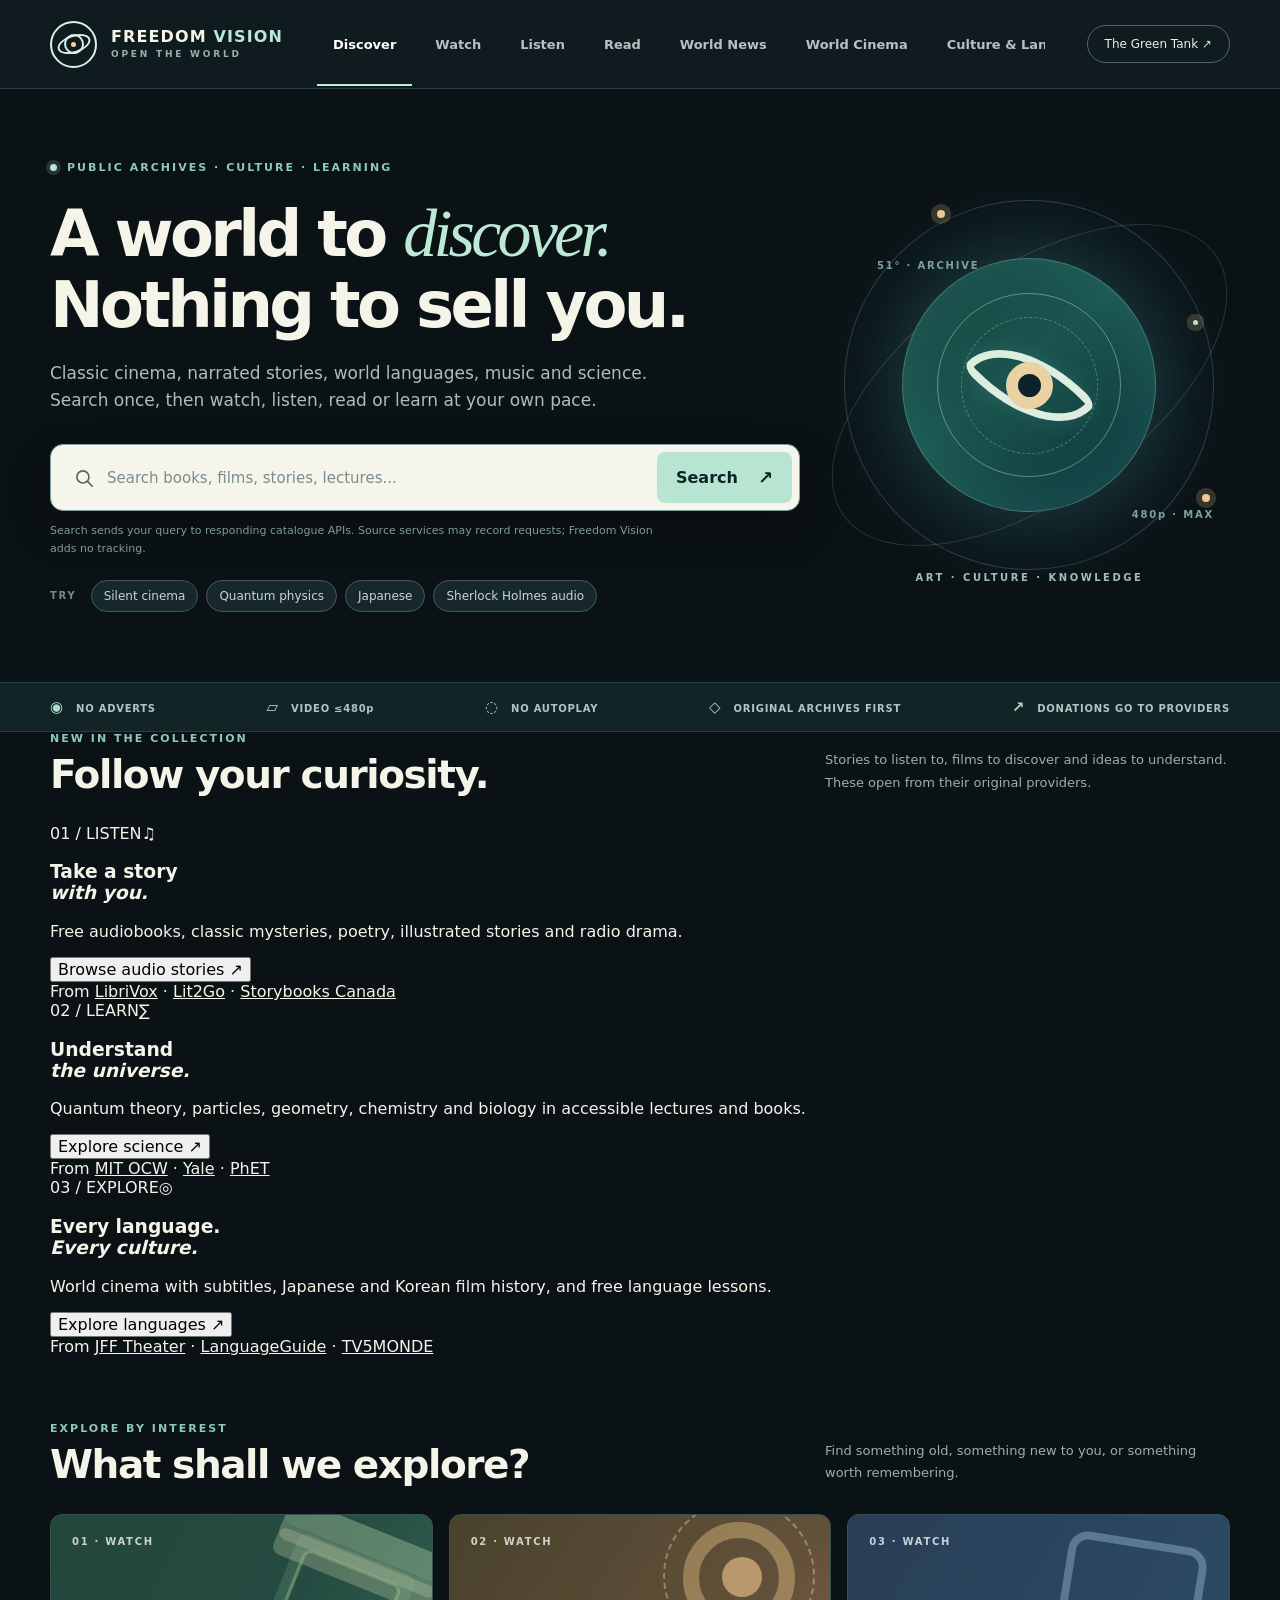
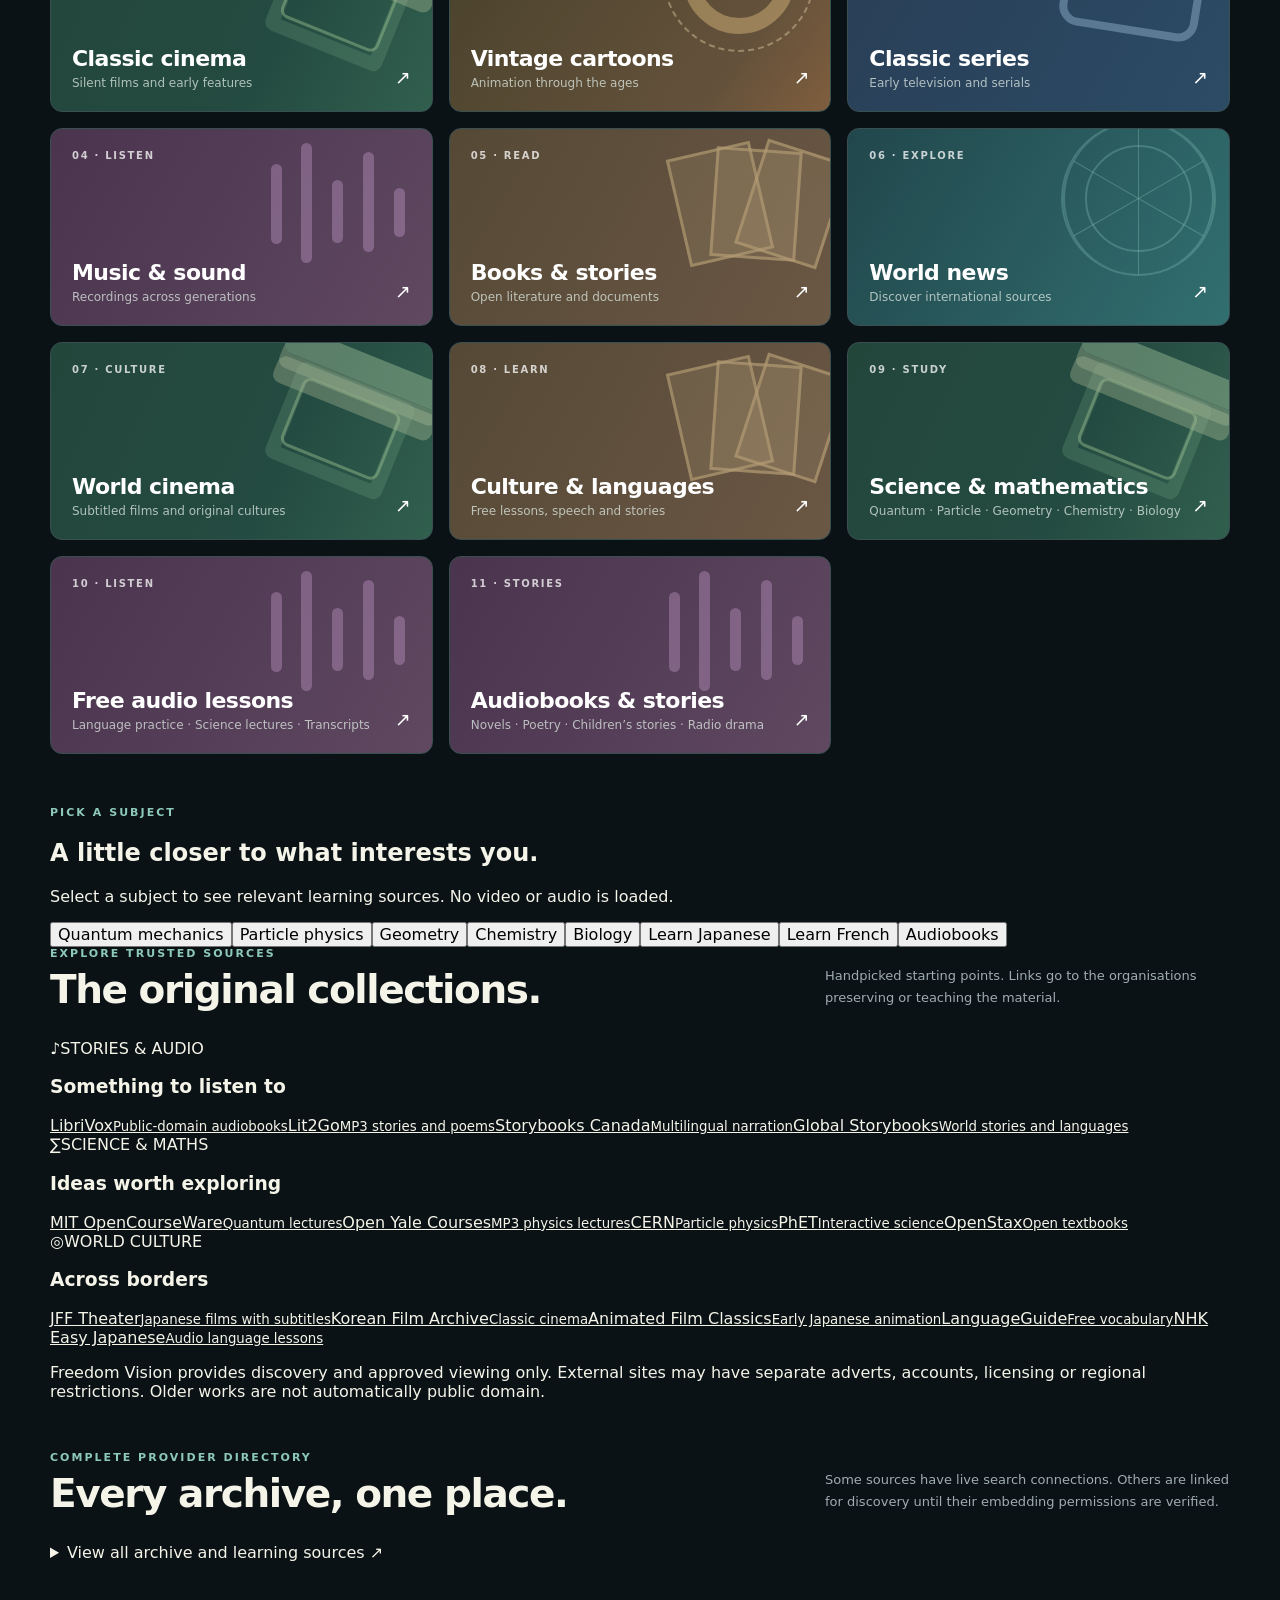
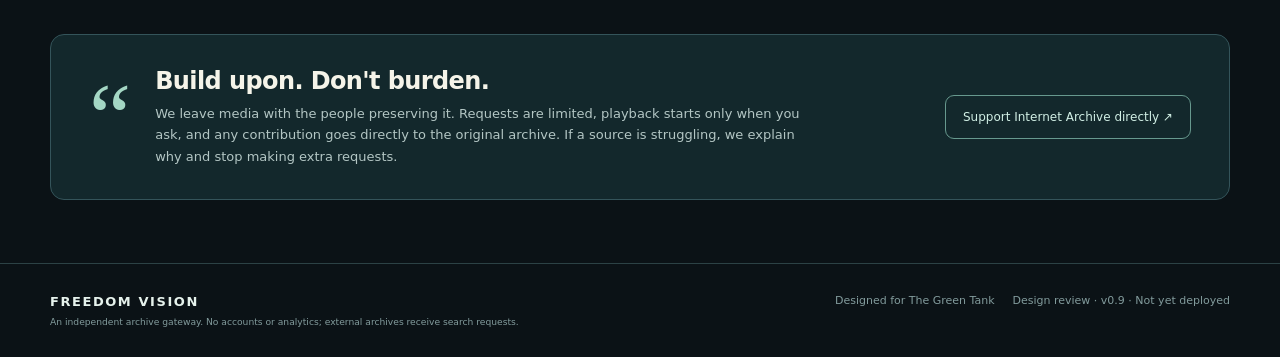
==== commit 37c1e817: "Freedom Vision v0.9: refreshed story, science and world-culture design" ====
--- a/freedom_vision_source/index.html
+++ b/freedom_vision_source/index.html
@@ -36,20 +36,20 @@
 <main id="main">
   <section class="hero" aria-labelledby="hero-title">
     <div class="hero-text">
-      <div class="eyebrow"><span class="signal-dot"></span> PUBLIC ARCHIVES · ONE WINDOW</div>
+      <div class="eyebrow"><span class="signal-dot"></span> PUBLIC ARCHIVES · CULTURE · LEARNING</div>
       <h1 id="hero-title">A world to <em>discover.</em><br>Nothing to sell you.</h1>
-      <p>Classic films, world cinema, cartoons, music, books, languages, science and university lectures. Search, watch, listen, read and learn at your own pace.</p>
+      <p>Classic cinema, narrated stories, world languages, music and science. Search once, then watch, listen, read or learn at your own pace.</p>
       <form id="search-form" class="search-block" role="search" autocomplete="off">
         <div class="search-field">
           <span class="magnify" aria-hidden="true"><svg viewBox="0 0 24 24" fill="none"><circle cx="10.8" cy="10.8" r="6.6" stroke="currentColor" stroke-width="1.8"/><path d="m16 16 5 5" stroke="currentColor" stroke-width="1.8" stroke-linecap="round"/></svg></span>
           <label class="sr-only" for="search-input">Search the archives</label>
-          <input id="search-input" type="search" placeholder="Search classic films, music, books..." maxlength="120" spellcheck="false">
+          <input id="search-input" type="search" placeholder="Search books, films, stories, lectures..." maxlength="120" spellcheck="false">
           <button class="search-button" id="search-button" type="submit">Search <span aria-hidden="true">↗</span></button>
         </div>
         <p class="search-hint">Search sends your query to responding catalogue APIs. Source services may record requests; Freedom Vision adds no tracking.</p>
       </form>
       <div class="quick-searches" aria-label="Suggested searches"><span>TRY</span>
-        <button data-quick="silent film">Silent films</button><button data-quick="cartoons">Cartoons</button><button data-quick="science">Science</button><button data-quick="jazz">Jazz</button><button data-quick="Sherlock Holmes">Sherlock Holmes</button>
+        <button data-quick="silent film" data-quick-mode="watch">Silent cinema</button><button data-quick="quantum" data-quick-mode="science">Quantum physics</button><button data-quick="Japanese" data-quick-mode="culture">Japanese</button><button data-quick="Sherlock Holmes" data-quick-mode="audiobooks">Sherlock Holmes audio</button>
       </div>
     </div>
     <div class="hero-art" aria-hidden="true">
@@ -63,6 +63,7 @@
   <div class="principles" aria-label="Viewing principles">
     <span><b class="principle-symbol">◉</b> NO ADVERTS</span><span><b class="principle-symbol">▱</b> VIDEO ≤480p</span><span><b class="principle-symbol">◌</b> NO AUTOPLAY</span><span><b class="principle-symbol">◇</b> ORIGINAL ARCHIVES FIRST</span><span><b class="principle-symbol">↗</b> DONATIONS GO TO PROVIDERS</span>
   </div>
+<section class="highlights section-inner" aria-labelledby="highlights-title"><div class="section-head"><div><div class="section-label">NEW IN THE COLLECTION</div><h2 id="highlights-title">Follow your curiosity.</h2></div><p>Stories to listen to, films to discover and ideas to understand. These open from their original providers.</p></div><div class="highlight-grid"><article class="highlight-card highlight-story"><div class="highlight-top"><span class="highlight-mark">01 / LISTEN</span><span class="highlight-symbol" aria-hidden="true">♫</span></div><h3>Take a story<br><em>with you.</em></h3><p>Free audiobooks, classic mysteries, poetry, illustrated stories and radio drama.</p><button class="highlight-cta" type="button" data-go-mode="audiobooks">Browse audio stories <span aria-hidden="true">↗</span></button><div class="highlight-sources">From <a href="https://librivox.org/" target="_blank" rel="noopener noreferrer">LibriVox</a> · <a href="https://etc.usf.edu/lit2go/" target="_blank" rel="noopener noreferrer">Lit2Go</a> · <a href="https://storybookscanada.ca/" target="_blank" rel="noopener noreferrer">Storybooks Canada</a></div></article><article class="highlight-card highlight-science"><div class="highlight-top"><span class="highlight-mark">02 / LEARN</span><span class="highlight-symbol" aria-hidden="true">∑</span></div><h3>Understand<br><em>the universe.</em></h3><p>Quantum theory, particles, geometry, chemistry and biology in accessible lectures and books.</p><button class="highlight-cta" type="button" data-go-mode="science">Explore science <span aria-hidden="true">↗</span></button><div class="highlight-sources">From <a href="https://ocw.mit.edu/courses/8-04-quantum-physics-i-spring-2016/" target="_blank" rel="noopener noreferrer">MIT OCW</a> · <a href="https://oyc.yale.edu/physics/phys-201" target="_blank" rel="noopener noreferrer">Yale</a> · <a href="https://phet.colorado.edu/" target="_blank" rel="noopener noreferrer">PhET</a></div></article><article class="highlight-card highlight-culture"><div class="highlight-top"><span class="highlight-mark">03 / EXPLORE</span><span class="highlight-symbol" aria-hidden="true">◎</span></div><h3>Every language.<br><em>Every culture.</em></h3><p>World cinema with subtitles, Japanese and Korean film history, and free language lessons.</p><button class="highlight-cta" type="button" data-go-mode="culture">Explore languages <span aria-hidden="true">↗</span></button><div class="highlight-sources">From <a href="https://en.jff.jpf.go.jp/" target="_blank" rel="noopener noreferrer">JFF Theater</a> · <a href="https://www.languageguide.org/" target="_blank" rel="noopener noreferrer">LanguageGuide</a> · <a href="https://apprendre.tv5monde.com/en" target="_blank" rel="noopener noreferrer">TV5MONDE</a></div></article></div></section>
   <section class="collections section-inner" aria-labelledby="collections-title">
     <div class="section-head"><div><div class="section-label">EXPLORE BY INTEREST</div><h2 id="collections-title">What shall we explore?</h2></div><p>Find something old, something new to you, or something worth remembering.</p></div>
     <div class="collection-grid">
@@ -85,16 +86,18 @@
     <div id="results-grid" class="results-grid"></div>
     <div id="search-errors" class="search-errors" aria-live="polite"></div>
   </section>
+<section class="topic-shelf section-inner" aria-labelledby="topic-shelf-title"><div class="topic-shelf-copy"><div class="section-label">PICK A SUBJECT</div><h2 id="topic-shelf-title">A little closer to what interests you.</h2><p>Select a subject to see relevant learning sources. No video or audio is loaded.</p></div><div class="topic-pills"><button type="button" data-topic-mode="science" data-topic="quantum">Quantum mechanics</button><button type="button" data-topic-mode="science" data-topic="particle">Particle physics</button><button type="button" data-topic-mode="science" data-topic="geometry">Geometry</button><button type="button" data-topic-mode="science" data-topic="chemistry">Chemistry</button><button type="button" data-topic-mode="science" data-topic="biology">Biology</button><button type="button" data-topic-mode="culture" data-topic="Japanese">Learn Japanese</button><button type="button" data-topic-mode="culture" data-topic="French">Learn French</button><button type="button" data-topic-mode="audiobooks" data-topic="">Audiobooks</button></div></section>
+<section class="source-shelves section-inner" aria-labelledby="source-shelves-title"><div class="section-head"><div><div class="section-label">EXPLORE TRUSTED SOURCES</div><h2 id="source-shelves-title">The original collections.</h2></div><p>Handpicked starting points. Links go to the organisations preserving or teaching the material.</p></div><div class="shelf-grid"><article class="shelf"><div class="shelf-kicker"><span class="shelf-icon" aria-hidden="true">♪</span>STORIES & AUDIO</div><h3>Something to listen to</h3><div class="shelf-links"><a href="https://librivox.org/" target="_blank" rel="noopener noreferrer"><span>LibriVox</span><small>Public-domain audiobooks</small></a><a href="https://etc.usf.edu/lit2go/" target="_blank" rel="noopener noreferrer"><span>Lit2Go</span><small>MP3 stories and poems</small></a><a href="https://storybookscanada.ca/" target="_blank" rel="noopener noreferrer"><span>Storybooks Canada</span><small>Multilingual narration</small></a><a href="https://globalstorybooks.net/" target="_blank" rel="noopener noreferrer"><span>Global Storybooks</span><small>World stories and languages</small></a></div></article><article class="shelf"><div class="shelf-kicker"><span class="shelf-icon" aria-hidden="true">∑</span>SCIENCE & MATHS</div><h3>Ideas worth exploring</h3><div class="shelf-links"><a href="https://ocw.mit.edu/courses/8-04-quantum-physics-i-spring-2016/" target="_blank" rel="noopener noreferrer"><span>MIT OpenCourseWare</span><small>Quantum lectures</small></a><a href="https://oyc.yale.edu/physics/phys-201" target="_blank" rel="noopener noreferrer"><span>Open Yale Courses</span><small>MP3 physics lectures</small></a><a href="https://educational-resources.web.cern.ch/videos-and-animations/" target="_blank" rel="noopener noreferrer"><span>CERN</span><small>Particle physics</small></a><a href="https://phet.colorado.edu/" target="_blank" rel="noopener noreferrer"><span>PhET</span><small>Interactive science</small></a><a href="https://openstax.org/higher-education" target="_blank" rel="noopener noreferrer"><span>OpenStax</span><small>Open textbooks</small></a></div></article><article class="shelf"><div class="shelf-kicker"><span class="shelf-icon" aria-hidden="true">◎</span>WORLD CULTURE</div><h3>Across borders</h3><div class="shelf-links"><a href="https://en.jff.jpf.go.jp/" target="_blank" rel="noopener noreferrer"><span>JFF Theater</span><small>Japanese films with subtitles</small></a><a href="https://www.kmdb.or.kr/vod" target="_blank" rel="noopener noreferrer"><span>Korean Film Archive</span><small>Classic cinema</small></a><a href="https://animation.filmarchives.jp/en/index.html" target="_blank" rel="noopener noreferrer"><span>Animated Film Classics</span><small>Early Japanese animation</small></a><a href="https://www.languageguide.org/" target="_blank" rel="noopener noreferrer"><span>LanguageGuide</span><small>Free vocabulary</small></a><a href="https://www.nhk.or.jp/lesson/en/" target="_blank" rel="noopener noreferrer"><span>NHK Easy Japanese</span><small>Audio language lessons</small></a></div></article></div><p class="rights-note">Freedom Vision provides discovery and approved viewing only. External sites may have separate adverts, accounts, licensing or regional restrictions. Older works are not automatically public domain.</p></section>
   <section class="sources-section section-inner" aria-labelledby="sources-title">
-    <div class="section-head"><div><div class="section-label">A GROWING PUBLIC COLLECTION</div><h2 id="sources-title">The archives behind the window</h2></div><p>Some sources have live search connections. Others are linked for discovery until their embedding permissions are verified.</p></div>
-    <div class="provider-filter" aria-label="Filter archive sources"><button class="source-filter active" data-source-filter="all">All sources</button><button class="source-filter" data-source-filter="search">Search connected</button><button class="source-filter" data-source-filter="external">Explore externally</button></div>
-    <div id="provider-grid" class="provider-grid"></div>
+    <div class="section-head"><div><div class="section-label">COMPLETE PROVIDER DIRECTORY</div><h2 id="sources-title">Every archive, one place.</h2></div><p>Some sources have live search connections. Others are linked for discovery until their embedding permissions are verified.</p></div>
+    <details class="all-sources"><summary>View all archive and learning sources <span aria-hidden="true">↗</span></summary>    <div class="provider-filter" aria-label="Filter archive sources"><button class="source-filter active" data-source-filter="all">All sources</button><button class="source-filter" data-source-filter="search">Search connected</button><button class="source-filter" data-source-filter="external">Explore externally</button></div>
+    <div id="provider-grid" class="provider-grid"></div></details>
   </section>
   <section class="ethos-section section-inner" aria-label="Freedom Vision policy">
     <div class="ethos-mark">“</div><div><h2>Build upon. Don't burden.</h2><p>We leave media with the people preserving it. Requests are limited, playback starts only when you ask, and any contribution goes directly to the original archive. If a source is struggling, we explain why and stop making extra requests.</p></div><a class="ethos-link" href="https://archive.org/donate" target="_blank" rel="noopener noreferrer">Support Internet Archive directly ↗</a>
   </section>
 </main>
-<footer class="footer"><div><strong>FREEDOM VISION</strong><small>An independent archive gateway. No accounts or analytics; external archives receive search requests.</small></div><div><span>Designed for The Green Tank</span><span>Prototype · v0.6 · Not yet deployed</span></div></footer>
+<footer class="footer"><div><strong>FREEDOM VISION</strong><small>An independent archive gateway. No accounts or analytics; external archives receive search requests.</small></div><div><span>Designed for The Green Tank</span><span>Design review · v0.9 · Not yet deployed</span></div></footer>
 </div>
 <dialog id="viewer-dialog" aria-labelledby="viewer-title" class="viewer-dialog"><div class="dialog-header"><span class="section-label">FREEDOM VISION · VIEWER</span><button type="button" id="viewer-close" class="dialog-close" aria-label="Close viewer">×</button></div><div class="dialog-body"><h2 id="viewer-title"></h2><p id="viewer-desc" class="dialog-desc"></p><div id="viewer-message" class="viewer-message" aria-live="polite">Select “Check available playback” to ask the archive for a suitable low-bandwidth file.</div><div id="player-shell" class="player-shell" hidden></div><div class="dialog-actions"><button type="button" id="viewer-check" class="search-button">Check available playback</button><a id="viewer-source" target="_blank" rel="noopener noreferrer" class="outline-button">View original archive ↗</a></div><details class="source-details"><summary>Source, licence and support</summary><p id="viewer-provider"></p><p id="viewer-licence">Rights must be verified for each item, including restored video, audio tracks and local territories.</p><a id="viewer-donate" target="_blank" rel="noopener noreferrer" hidden>Donate directly to this archive ↗</a></details></div></dialog>
 </body>
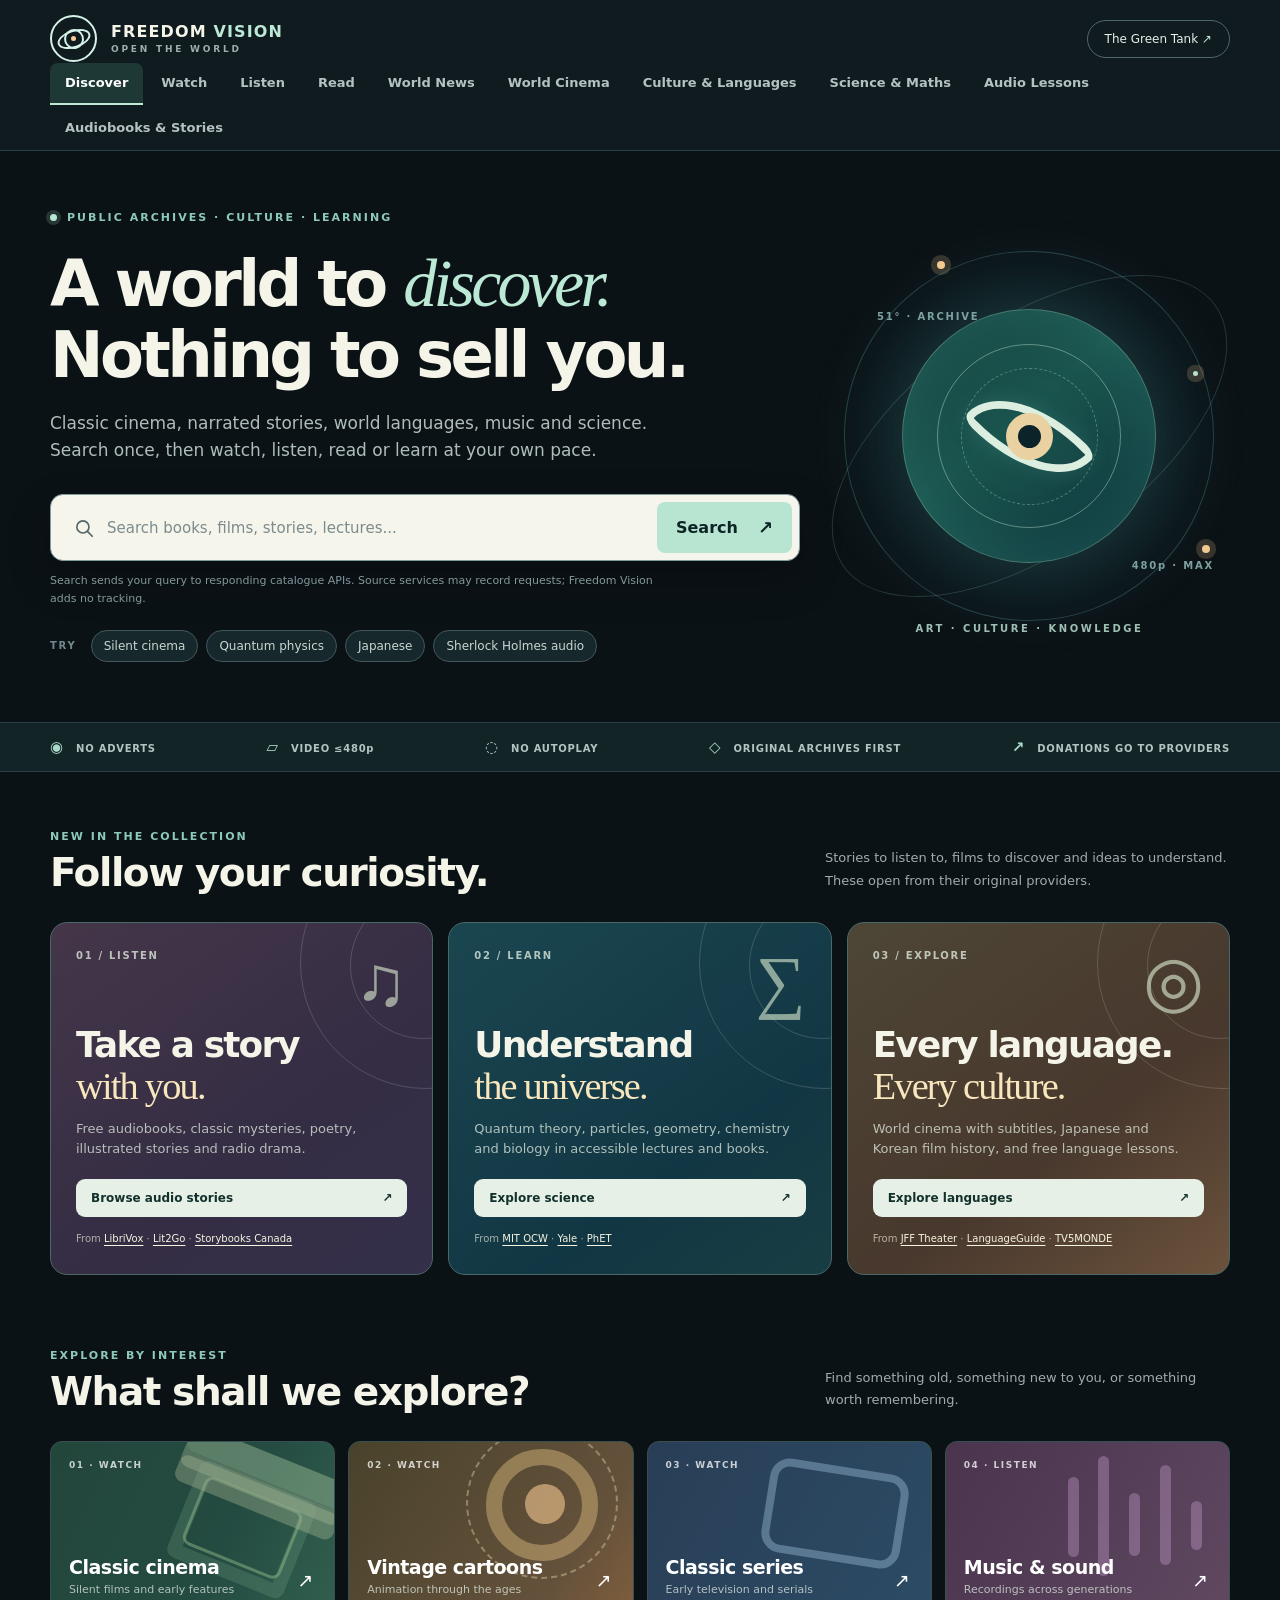
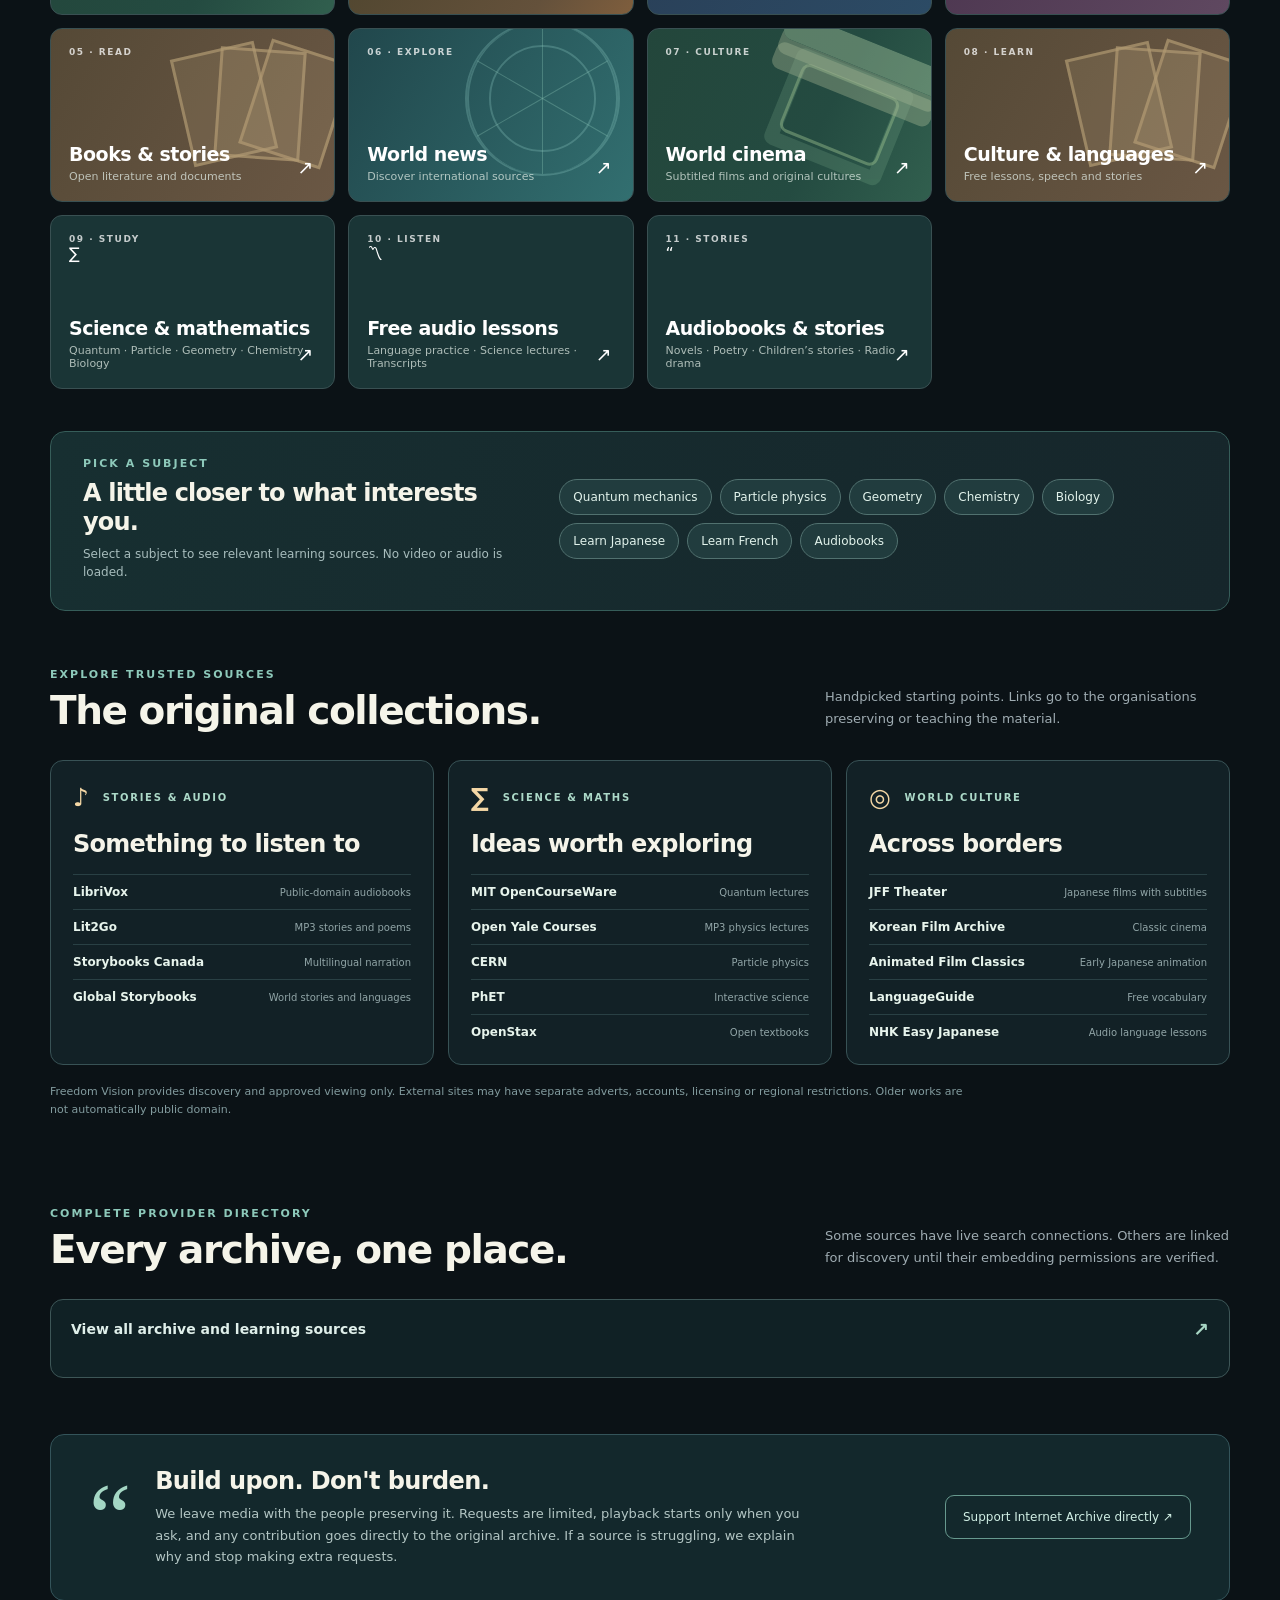
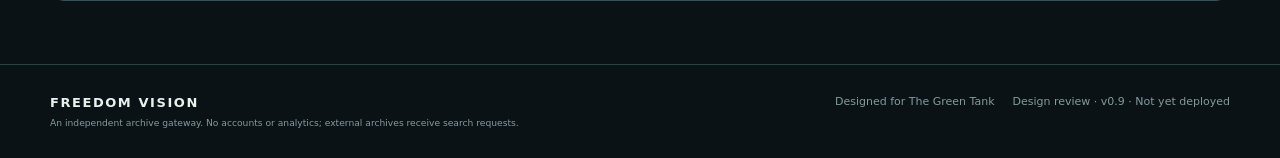
==== commit bc709233: "Align science, audio and audiobook collection artwork with v0.9 review preview" ====
--- a/freedom_vision_source/index.html
+++ b/freedom_vision_source/index.html
@@ -75,9 +75,9 @@
       <button class="collection-card news" data-collection="news" type="button"><span class="card-top">06 · EXPLORE</span><span class="abstract-shape news-art" aria-hidden="true"><i></i><i></i><i></i></span><span class="card-bottom"><strong>World news</strong><small>Discover international sources</small></span><span class="card-arrow" aria-hidden="true">↗</span></button>
       <button class="collection-card film" data-collection="worldcinema" type="button"><span class="card-top">07 · CULTURE</span><span class="abstract-shape film-art" aria-hidden="true"><i></i><i></i><i></i></span><span class="card-bottom"><strong>World cinema</strong><small>Subtitled films and original cultures</small></span><span class="card-arrow" aria-hidden="true">↗</span></button>
       <button class="collection-card books" data-collection="culture" type="button"><span class="card-top">08 · LEARN</span><span class="abstract-shape books-art" aria-hidden="true"><i></i><i></i><i></i></span><span class="card-bottom"><strong>Culture &amp; languages</strong><small>Free lessons, speech and stories</small></span><span class="card-arrow" aria-hidden="true">↗</span></button>
-      <button class="collection-card film" data-collection="science" type="button"><span class="card-top">09 · STUDY</span><span class="abstract-shape film-art" aria-hidden="true"><i></i><i></i><i></i></span><span class="card-bottom"><strong>Science &amp; mathematics</strong><small>Quantum · Particle · Geometry · Chemistry · Biology</small></span><span class="card-arrow" aria-hidden="true">↗</span></button>
-      <button class="collection-card music" data-collection="audiolessons" type="button"><span class="card-top">10 · LISTEN</span><span class="abstract-shape music-art" aria-hidden="true"><i></i><i></i><i></i><i></i><i></i></span><span class="card-bottom"><strong>Free audio lessons</strong><small>Language practice · Science lectures · Transcripts</small></span><span class="card-arrow" aria-hidden="true">↗</span></button>
-      <button class="collection-card music" data-collection="audiobooks" type="button"><span class="card-top">11 · STORIES</span><span class="abstract-shape music-art" aria-hidden="true"><i></i><i></i><i></i><i></i><i></i></span><span class="card-bottom"><strong>Audiobooks &amp; stories</strong><small>Novels · Poetry · Children’s stories · Radio drama</small></span><span class="card-arrow" aria-hidden="true">↗</span></button>
+      <button class="collection-card science" data-collection="science" type="button"><span class="card-top">09 · STUDY</span><span class="science-glyph" aria-hidden="true">∑</span><span class="card-bottom"><strong>Science &amp; mathematics</strong><small>Quantum · Particle · Geometry · Chemistry · Biology</small></span><span class="card-arrow" aria-hidden="true">↗</span></button>
+      <button class="collection-card lessons" data-collection="audiolessons" type="button"><span class="card-top">10 · LISTEN</span><span class="science-glyph" aria-hidden="true">〽</span><span class="card-bottom"><strong>Free audio lessons</strong><small>Language practice · Science lectures · Transcripts</small></span><span class="card-arrow" aria-hidden="true">↗</span></button>
+      <button class="collection-card stories" data-collection="audiobooks" type="button"><span class="card-top">11 · STORIES</span><span class="science-glyph" aria-hidden="true">“</span><span class="card-bottom"><strong>Audiobooks &amp; stories</strong><small>Novels · Poetry · Children’s stories · Radio drama</small></span><span class="card-arrow" aria-hidden="true">↗</span></button>
     </div>
   </section>
   <section id="results-section" class="results-section section-inner" aria-labelledby="results-title" hidden>
--- a/freedom_vision_source/styles.css
+++ b/freedom_vision_source/styles.css
@@ -15,3 +15,52 @@
 @media(prefers-reduced-motion:reduce){html{scroll-behavior:auto}.collection-card{transition:none}}
 /* Ten entry points remain keyboard-scrollable on narrower desktops; no forced wrapping. */
 @media(min-width:761px){.main-nav{min-width:0;overflow-x:auto;scrollbar-width:thin;scrollbar-color:#46635b transparent}.nav-link{flex:0 0 auto;white-space:nowrap}}
+
+
+/* v0.9 design review: featured culture, learning and stories */
+@media(min-width:761px){
+.masthead-inner{flex-wrap:wrap;column-gap:24px;row-gap:0;padding:15px 0 0;min-height:116px}.home-link{margin-left:auto}
+.main-nav{order:3;flex:0 0 100%;margin:1px 0 0;gap:3px;justify-content:flex-start;flex-wrap:wrap;overflow:visible}
+.nav-link{flex:0 0 auto;white-space:nowrap;padding:12px 15px 13px;border-radius:8px 8px 0 0}.nav-link.active{background:#1e3836}
+.hero{min-height:450px}.hero-text{padding:60px 0}.hero h1{font-size:clamp(44px,5vw,73px)}
+}
+.highlights{padding-top:58px;padding-bottom:26px}.highlight-grid{display:grid;grid-template-columns:repeat(3,minmax(0,1fr));gap:15px}
+.highlight-card{min-height:348px;border:1px solid #4a6868;border-radius:17px;padding:27px 25px;position:relative;overflow:hidden;display:flex;flex-direction:column}
+.highlight-card:before,.highlight-card:after{content:"";position:absolute;border:1px solid #ffffff28;border-radius:50%;right:-120px;top:-86px;width:250px;height:250px}
+.highlight-card:after{width:145px;height:145px;right:-65px;top:-31px}
+.highlight-story{background:linear-gradient(144deg,#453649,#342d44 60%,#342f4a)}
+.highlight-science{background:linear-gradient(144deg,#1a4650,#123744 66%,#183d42)}
+.highlight-culture{background:linear-gradient(144deg,#4d4636,#48382d 60%,#6b523c)}
+.highlight-top{display:flex;align-items:start;justify-content:space-between;position:relative;z-index:1}
+.highlight-mark{font-size:10px;font-weight:800;letter-spacing:.17em;color:#e7f3e5be}
+.highlight-symbol{font:normal 70px/.9 Georgia,serif;color:#dfefd39a}
+.highlight-card h3{position:relative;z-index:1;font-size:clamp(23px,2.8vw,38px);line-height:1.09;letter-spacing:-.05em;font-weight:680;margin:12px 0 11px}
+.highlight-card h3 em{font:normal 1.07em Georgia,serif;color:#f8e6bd}
+.highlight-card p{font-size:13px;line-height:1.55;max-width:320px;color:#e6f0e5bc;margin:0 0 20px}
+.highlight-cta{position:relative;z-index:1;background:#e7f0e6;color:#12312d;border:0;border-radius:9px;padding:12px 15px;display:flex;justify-content:space-between;align-items:center;width:100%;font-weight:800;font-size:12px;margin-top:auto}
+.highlight-cta:hover{background:#fff}
+.highlight-sources{font-size:10px;line-height:1.7;color:#e9e7d5b0;margin-top:13px;position:relative;z-index:1}
+.highlight-sources a{color:#f7f5df;text-underline-offset:3px}
+.collections{padding-top:48px;padding-bottom:30px}.collection-grid{grid-template-columns:repeat(4,minmax(0,1fr));gap:13px}
+.collection-card{height:174px;padding:18px}.collection-card .card-top{font-size:9px}.card-bottom strong{font-size:19px}.card-bottom small{font-size:11px}
+.topic-shelf{margin:12px auto 57px;padding:25px 32px 29px;border:1px solid #365d59;background:linear-gradient(100deg,#172f31,#16262b);border-radius:15px;display:grid;grid-template-columns:.83fr 1.17fr;gap:24px;align-items:center}
+.topic-shelf h2{font-size:24px;line-height:1.19;margin:9px 0;letter-spacing:-.035em}.topic-shelf p{font-size:12px;color:#a8bdbd;line-height:1.5;margin:0}
+.topic-pills{display:flex;flex-wrap:wrap;gap:8px}
+.topic-pills button{border:1px solid #51716f;border-radius:99px;padding:10px 13px;background:#213c3e;color:#e1f2eb;font-size:12px;white-space:nowrap}
+.topic-pills button:hover{border-color:#c1e8d5;background:#2e5554}
+.source-shelves{padding-bottom:54px}.shelf-grid{display:grid;grid-template-columns:repeat(3,minmax(0,1fr));gap:14px}
+.shelf{border:1px solid #385255;background:#122126;border-radius:13px;padding:22px 22px 15px;min-width:0}
+.shelf-kicker{font-size:10px;font-weight:800;letter-spacing:.17em;color:#acd9c8;display:flex;align-items:center;gap:12px}
+.shelf-icon{font-size:25px;color:#f4d7a5}.shelf h3{font-size:24px;letter-spacing:-.03em;margin:18px 0 16px;font-weight:600}
+.shelf-links{display:flex;flex-direction:column}
+.shelf-links a{display:flex;justify-content:space-between;gap:15px;text-decoration:none;padding:10px 0;border-top:1px solid #294044;align-items:center}
+.shelf-links a span{font-size:12px;color:#e7f4ec;font-weight:750}.shelf-links a small{font-size:10px;color:#91a5a7;text-align:right}
+.shelf-links a:hover span{text-decoration:underline;color:#b8e6d5}
+.rights-note{font-size:11px;line-height:1.65;color:#829b9e;margin:18px 0 0;max-width:920px}
+.sources-section{padding-bottom:56px}.all-sources{border:1px solid #3d5657;border-radius:13px;background:#102125;padding:0 19px 19px}
+.all-sources>summary{list-style:none;display:flex;justify-content:space-between;align-items:center;cursor:pointer;padding:18px 1px;font-size:14px;color:#dfefea;font-weight:700}
+.all-sources>summary span{font-size:19px;color:#a7d6c4}.all-sources[open]>summary{border-bottom:1px solid #385356;margin-bottom:17px}
+@media(min-width:761px) and (max-width:1100px){.main-nav{flex-wrap:wrap;overflow:visible}.nav-link{padding:10px;font-size:11px}}
+@media(max-width:1100px){.highlight-grid{gap:10px}.highlight-card{padding:20px 18px;min-height:335px}.highlight-card h3{font-size:28px}.collection-grid{grid-template-columns:repeat(3,minmax(0,1fr))}.shelf-grid{gap:10px}.shelf{padding:17px 13px}.shelf-links a{display:block}.shelf-links a small{display:block;text-align:left;margin-top:3px}}
+@media(max-width:760px){.main-nav{scrollbar-width:thin}.highlight-grid,.shelf-grid{grid-template-columns:1fr}.highlights{padding-top:38px}.highlight-card{min-height:280px;padding:23px}.highlight-card h3{font-size:34px}.highlight-card .highlight-symbol{font-size:56px}.collection-grid{grid-template-columns:repeat(2,minmax(0,1fr))}.collection-card{height:166px}.topic-shelf{margin-top:7px;margin-bottom:40px;padding:19px 16px;display:block}.topic-shelf h2{font-size:22px}.topic-pills{margin-top:17px}.topic-pills button{font-size:11px;padding:9px 11px}.source-shelves{padding-bottom:35px}.shelf h3{font-size:23px}.shelf-links a{display:flex}.shelf-links a small{margin:0;text-align:right}.all-sources{padding:0 12px 12px}.highlights .section-head p{margin:11px 0 0}.highlights .section-head h2{font-size:29px}}
+@media(max-width:390px){.collection-grid{grid-template-columns:repeat(2,minmax(0,1fr))}.collection-card{height:167px;padding:11px}.collection-card .card-bottom strong{font-size:15px}.collection-card .card-bottom small{font-size:10px}.shelf-links a{display:block}.shelf-links a small{text-align:left}}
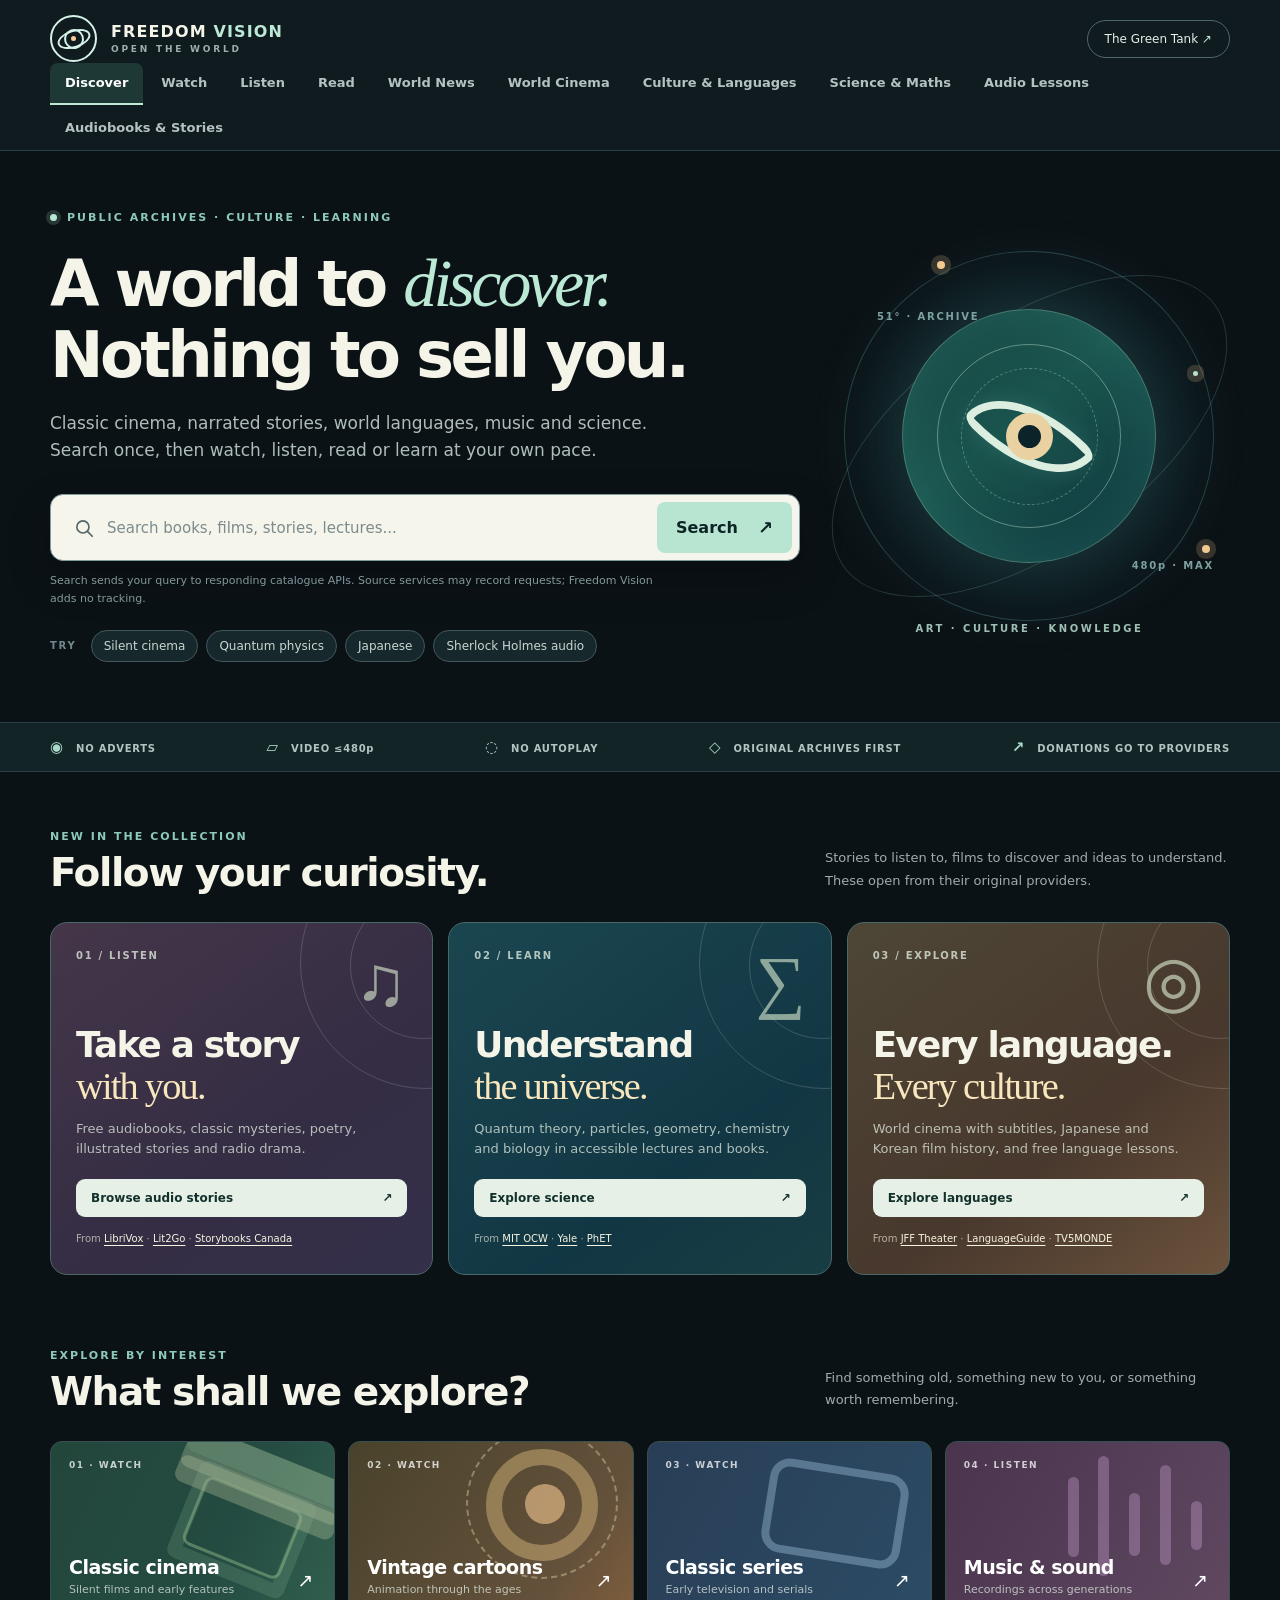
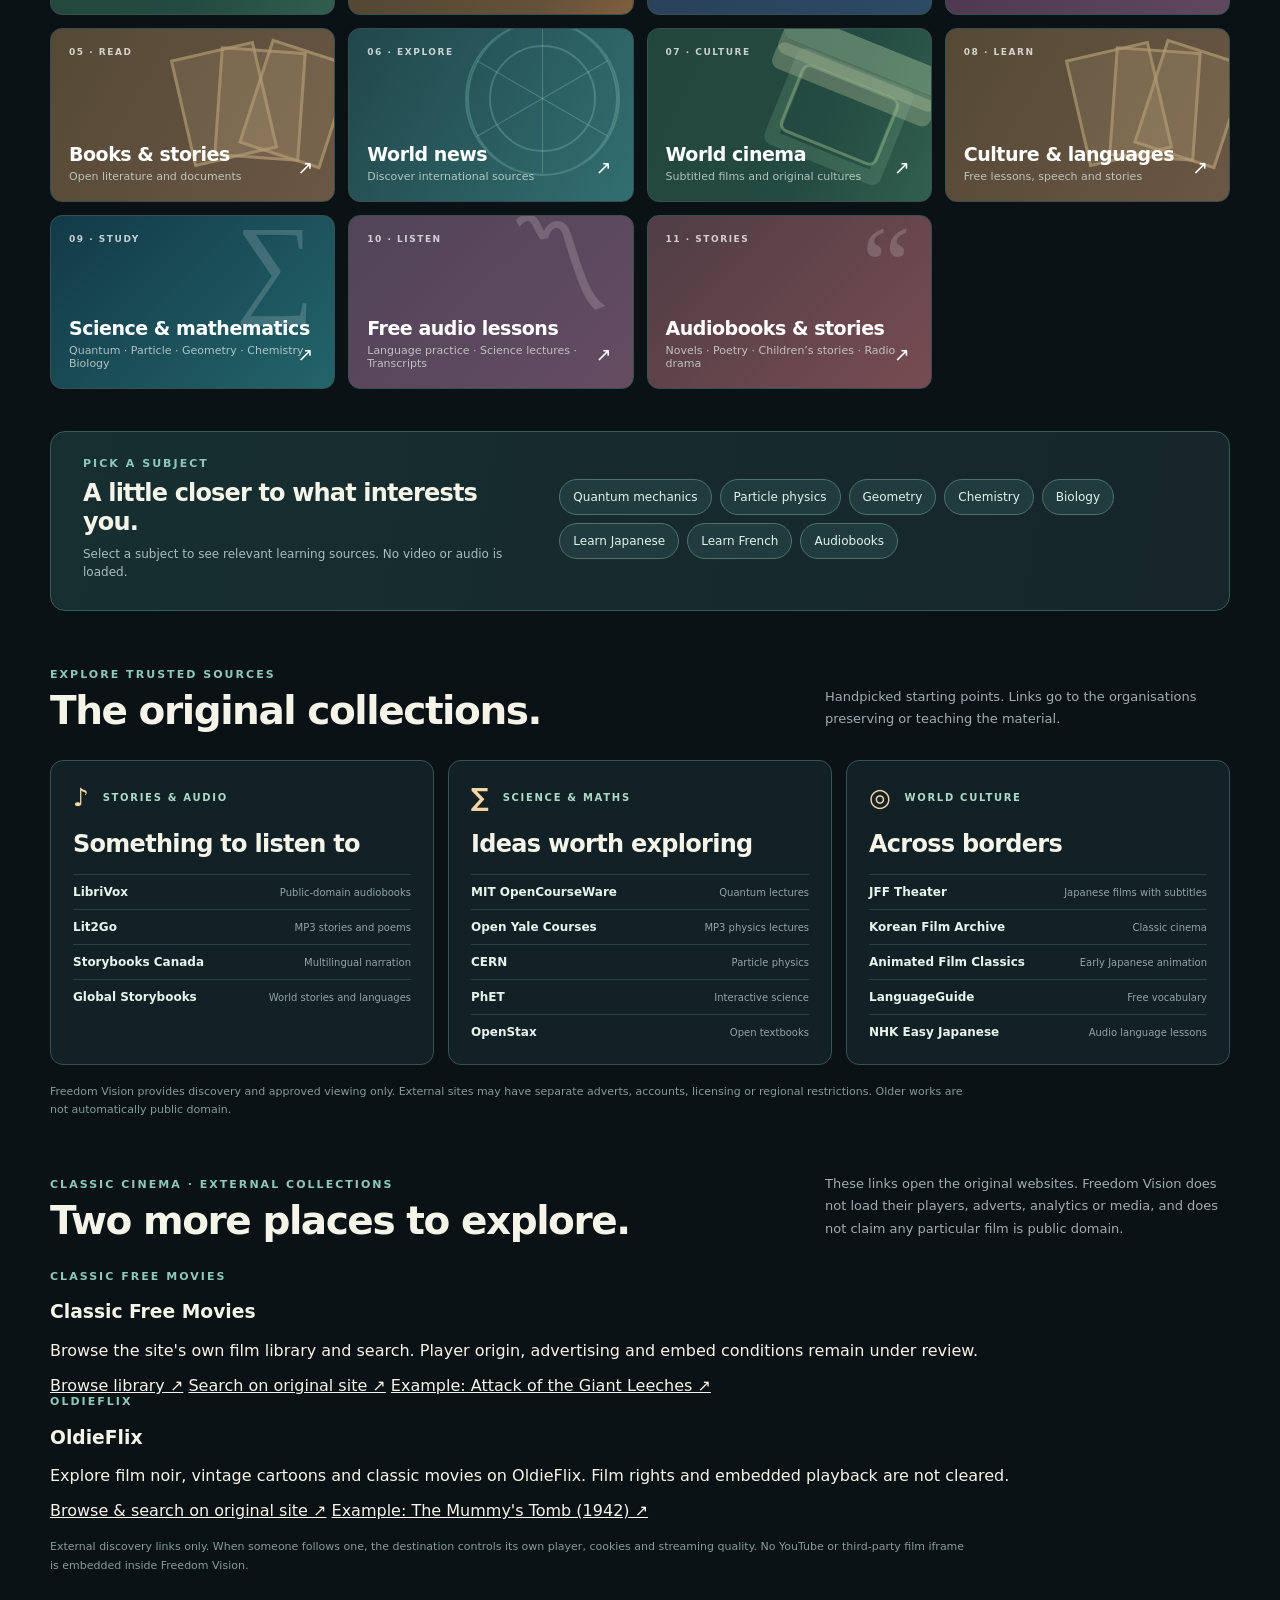
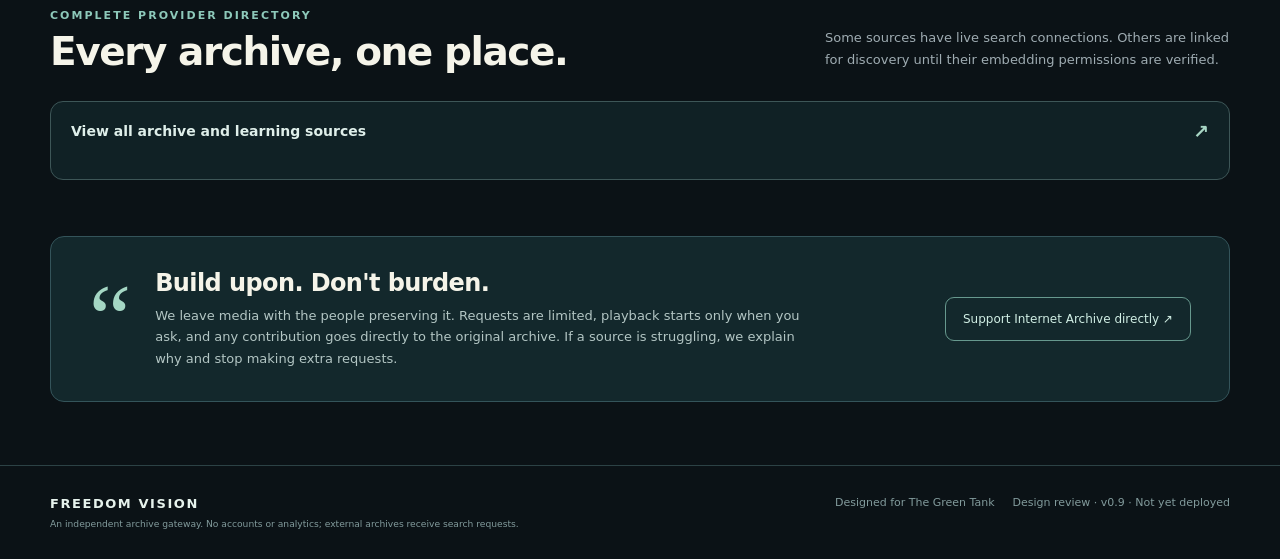
==== commit ba1be6d7: "Present both classic film websites and example titles as external links in Freedom Vision" ====
--- a/freedom_vision_source/index.html
+++ b/freedom_vision_source/index.html
@@ -88,6 +88,34 @@
   </section>
 <section class="topic-shelf section-inner" aria-labelledby="topic-shelf-title"><div class="topic-shelf-copy"><div class="section-label">PICK A SUBJECT</div><h2 id="topic-shelf-title">A little closer to what interests you.</h2><p>Select a subject to see relevant learning sources. No video or audio is loaded.</p></div><div class="topic-pills"><button type="button" data-topic-mode="science" data-topic="quantum">Quantum mechanics</button><button type="button" data-topic-mode="science" data-topic="particle">Particle physics</button><button type="button" data-topic-mode="science" data-topic="geometry">Geometry</button><button type="button" data-topic-mode="science" data-topic="chemistry">Chemistry</button><button type="button" data-topic-mode="science" data-topic="biology">Biology</button><button type="button" data-topic-mode="culture" data-topic="Japanese">Learn Japanese</button><button type="button" data-topic-mode="culture" data-topic="French">Learn French</button><button type="button" data-topic-mode="audiobooks" data-topic="">Audiobooks</button></div></section>
 <section class="source-shelves section-inner" aria-labelledby="source-shelves-title"><div class="section-head"><div><div class="section-label">EXPLORE TRUSTED SOURCES</div><h2 id="source-shelves-title">The original collections.</h2></div><p>Handpicked starting points. Links go to the organisations preserving or teaching the material.</p></div><div class="shelf-grid"><article class="shelf"><div class="shelf-kicker"><span class="shelf-icon" aria-hidden="true">♪</span>STORIES & AUDIO</div><h3>Something to listen to</h3><div class="shelf-links"><a href="https://librivox.org/" target="_blank" rel="noopener noreferrer"><span>LibriVox</span><small>Public-domain audiobooks</small></a><a href="https://etc.usf.edu/lit2go/" target="_blank" rel="noopener noreferrer"><span>Lit2Go</span><small>MP3 stories and poems</small></a><a href="https://storybookscanada.ca/" target="_blank" rel="noopener noreferrer"><span>Storybooks Canada</span><small>Multilingual narration</small></a><a href="https://globalstorybooks.net/" target="_blank" rel="noopener noreferrer"><span>Global Storybooks</span><small>World stories and languages</small></a></div></article><article class="shelf"><div class="shelf-kicker"><span class="shelf-icon" aria-hidden="true">∑</span>SCIENCE & MATHS</div><h3>Ideas worth exploring</h3><div class="shelf-links"><a href="https://ocw.mit.edu/courses/8-04-quantum-physics-i-spring-2016/" target="_blank" rel="noopener noreferrer"><span>MIT OpenCourseWare</span><small>Quantum lectures</small></a><a href="https://oyc.yale.edu/physics/phys-201" target="_blank" rel="noopener noreferrer"><span>Open Yale Courses</span><small>MP3 physics lectures</small></a><a href="https://educational-resources.web.cern.ch/videos-and-animations/" target="_blank" rel="noopener noreferrer"><span>CERN</span><small>Particle physics</small></a><a href="https://phet.colorado.edu/" target="_blank" rel="noopener noreferrer"><span>PhET</span><small>Interactive science</small></a><a href="https://openstax.org/higher-education" target="_blank" rel="noopener noreferrer"><span>OpenStax</span><small>Open textbooks</small></a></div></article><article class="shelf"><div class="shelf-kicker"><span class="shelf-icon" aria-hidden="true">◎</span>WORLD CULTURE</div><h3>Across borders</h3><div class="shelf-links"><a href="https://en.jff.jpf.go.jp/" target="_blank" rel="noopener noreferrer"><span>JFF Theater</span><small>Japanese films with subtitles</small></a><a href="https://www.kmdb.or.kr/vod" target="_blank" rel="noopener noreferrer"><span>Korean Film Archive</span><small>Classic cinema</small></a><a href="https://animation.filmarchives.jp/en/index.html" target="_blank" rel="noopener noreferrer"><span>Animated Film Classics</span><small>Early Japanese animation</small></a><a href="https://www.languageguide.org/" target="_blank" rel="noopener noreferrer"><span>LanguageGuide</span><small>Free vocabulary</small></a><a href="https://www.nhk.or.jp/lesson/en/" target="_blank" rel="noopener noreferrer"><span>NHK Easy Japanese</span><small>Audio language lessons</small></a></div></article></div><p class="rights-note">Freedom Vision provides discovery and approved viewing only. External sites may have separate adverts, accounts, licensing or regional restrictions. Older works are not automatically public domain.</p></section>
+  <section class="classic-additions section-inner" aria-labelledby="classic-additions-heading">
+    <div class="section-head">
+      <div><div class="section-label">CLASSIC CINEMA · EXTERNAL COLLECTIONS</div><h2 id="classic-additions-heading">Two more places to explore.</h2></div>
+      <p>These links open the original websites. Freedom Vision does not load their players, adverts, analytics or media, and does not claim any particular film is public domain.</p>
+    </div>
+    <div class="classic-site-grid">
+      <article class="classic-site">
+        <div class="section-label">CLASSIC FREE MOVIES</div>
+        <h3>Classic Free Movies</h3>
+        <p>Browse the site's own film library and search. Player origin, advertising and embed conditions remain under review.</p>
+        <div class="classic-site-links">
+          <a href="https://classicfreemovies.com/movie-library/" target="_blank" rel="noopener noreferrer" referrerpolicy="no-referrer">Browse library ↗</a>
+          <a href="https://classicfreemovies.com/search-movies/" target="_blank" rel="noopener noreferrer" referrerpolicy="no-referrer">Search on original site ↗</a>
+          <a href="https://classicfreemovies.com/movies/attack-of-the-giant-leeches/" target="_blank" rel="noopener noreferrer" referrerpolicy="no-referrer">Example: Attack of the Giant Leeches ↗</a>
+        </div>
+      </article>
+      <article class="classic-site">
+        <div class="section-label">OLDIEFLIX</div>
+        <h3>OldieFlix</h3>
+        <p>Explore film noir, vintage cartoons and classic movies on OldieFlix. Film rights and embedded playback are not cleared.</p>
+        <div class="classic-site-links">
+          <a href="https://oldieflix.com/" target="_blank" rel="noopener noreferrer" referrerpolicy="no-referrer">Browse & search on original site ↗</a>
+          <a href="https://oldieflix.com/titles/the-mummy-s-tomb-1942-harold-young.html" target="_blank" rel="noopener noreferrer" referrerpolicy="no-referrer">Example: The Mummy's Tomb (1942) ↗</a>
+        </div>
+      </article>
+    </div>
+    <p class="rights-note">External discovery links only. When someone follows one, the destination controls its own player, cookies and streaming quality. No YouTube or third-party film iframe is embedded inside Freedom Vision.</p>
+  </section>
   <section class="sources-section section-inner" aria-labelledby="sources-title">
     <div class="section-head"><div><div class="section-label">COMPLETE PROVIDER DIRECTORY</div><h2 id="sources-title">Every archive, one place.</h2></div><p>Some sources have live search connections. Others are linked for discovery until their embedding permissions are verified.</p></div>
     <details class="all-sources"><summary>View all archive and learning sources <span aria-hidden="true">↗</span></summary>    <div class="provider-filter" aria-label="Filter archive sources"><button class="source-filter active" data-source-filter="all">All sources</button><button class="source-filter" data-source-filter="search">Search connected</button><button class="source-filter" data-source-filter="external">Explore externally</button></div>
--- a/freedom_vision_source/styles.css
+++ b/freedom_vision_source/styles.css
@@ -64,3 +64,5 @@
 @media(max-width:1100px){.highlight-grid{gap:10px}.highlight-card{padding:20px 18px;min-height:335px}.highlight-card h3{font-size:28px}.collection-grid{grid-template-columns:repeat(3,minmax(0,1fr))}.shelf-grid{gap:10px}.shelf{padding:17px 13px}.shelf-links a{display:block}.shelf-links a small{display:block;text-align:left;margin-top:3px}}
 @media(max-width:760px){.main-nav{scrollbar-width:thin}.highlight-grid,.shelf-grid{grid-template-columns:1fr}.highlights{padding-top:38px}.highlight-card{min-height:280px;padding:23px}.highlight-card h3{font-size:34px}.highlight-card .highlight-symbol{font-size:56px}.collection-grid{grid-template-columns:repeat(2,minmax(0,1fr))}.collection-card{height:166px}.topic-shelf{margin-top:7px;margin-bottom:40px;padding:19px 16px;display:block}.topic-shelf h2{font-size:22px}.topic-pills{margin-top:17px}.topic-pills button{font-size:11px;padding:9px 11px}.source-shelves{padding-bottom:35px}.shelf h3{font-size:23px}.shelf-links a{display:flex}.shelf-links a small{margin:0;text-align:right}.all-sources{padding:0 12px 12px}.highlights .section-head p{margin:11px 0 0}.highlights .section-head h2{font-size:29px}}
 @media(max-width:390px){.collection-grid{grid-template-columns:repeat(2,minmax(0,1fr))}.collection-card{height:167px;padding:11px}.collection-card .card-bottom strong{font-size:15px}.collection-card .card-bottom small{font-size:10px}.shelf-links a{display:block}.shelf-links a small{text-align:left}}
+
+.science{background:linear-gradient(135deg,#123a48,#23646b)}.lessons{background:linear-gradient(135deg,#514459,#654c61)}.stories{background:linear-gradient(135deg,#4f3d45,#774c52)}.science-glyph{font:normal 110px/1 Georgia,serif;color:#ffffff2b;position:absolute;top:-6px;right:20px}
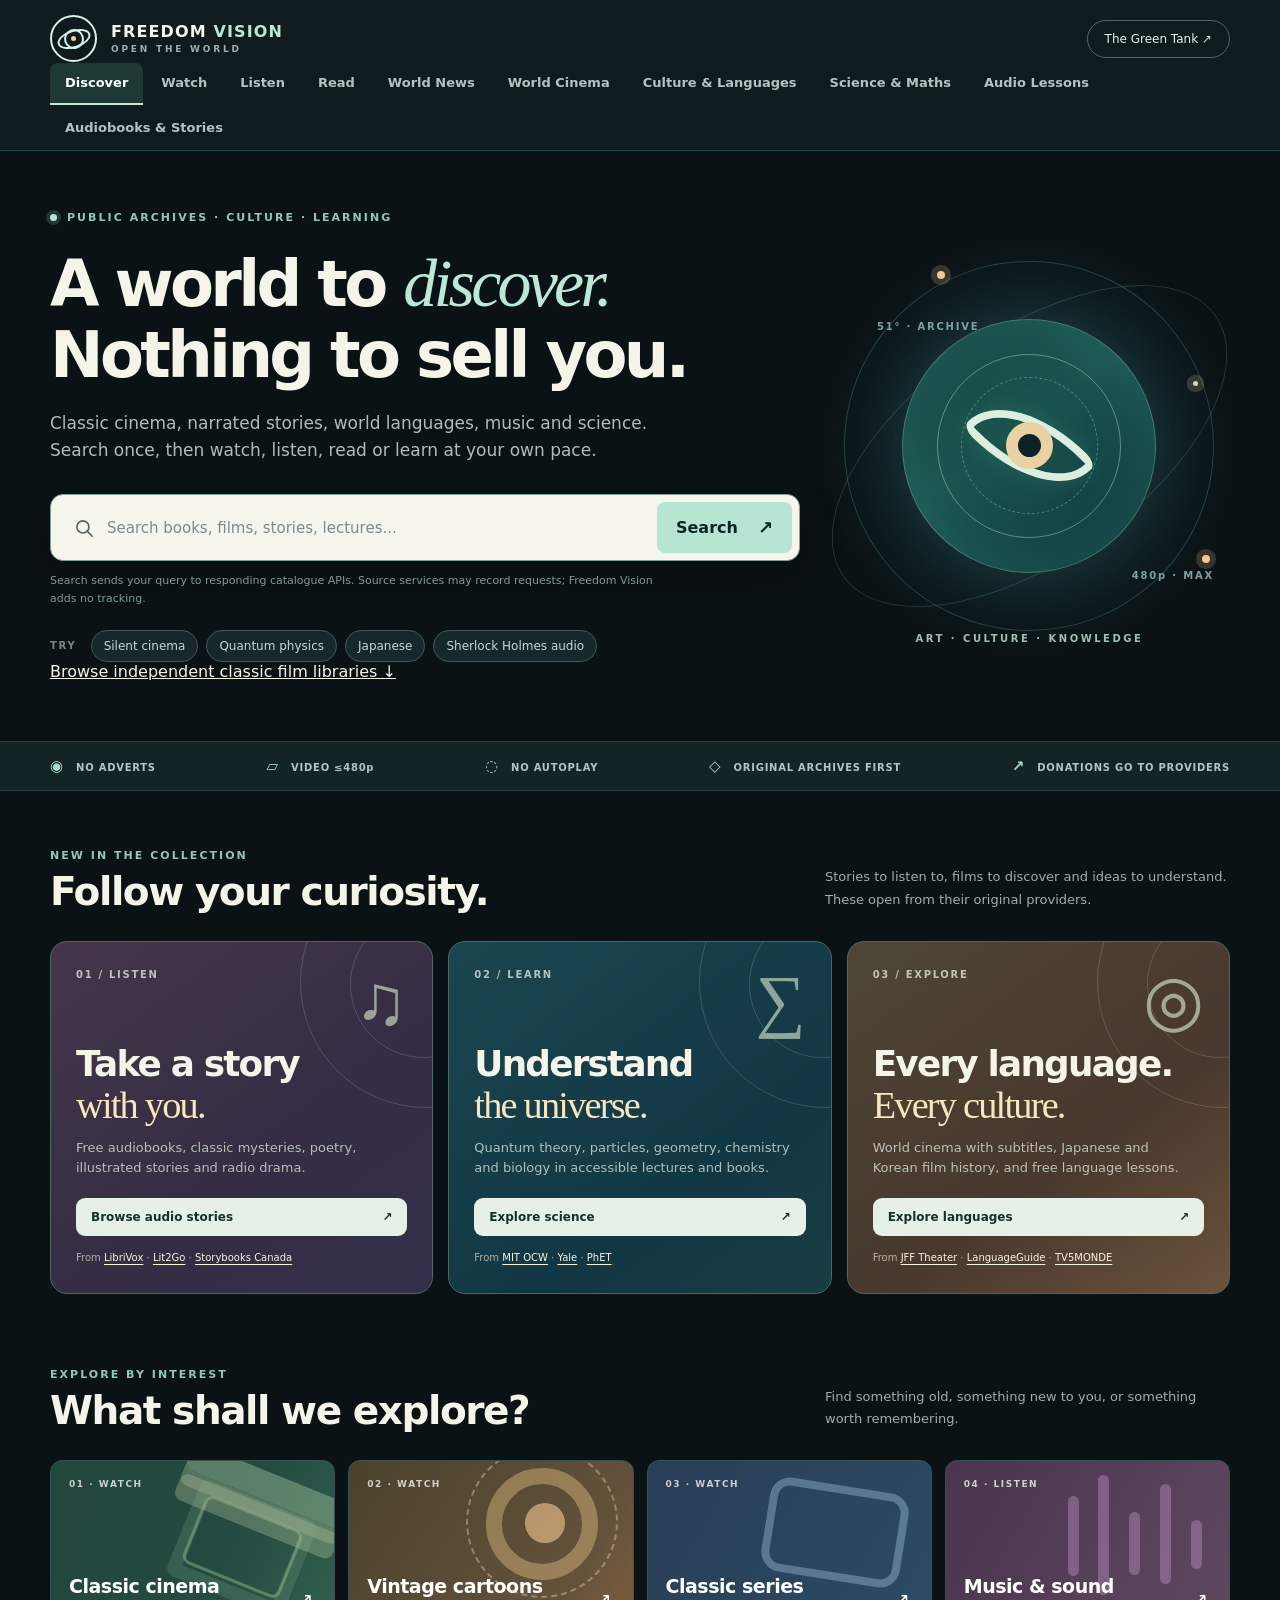
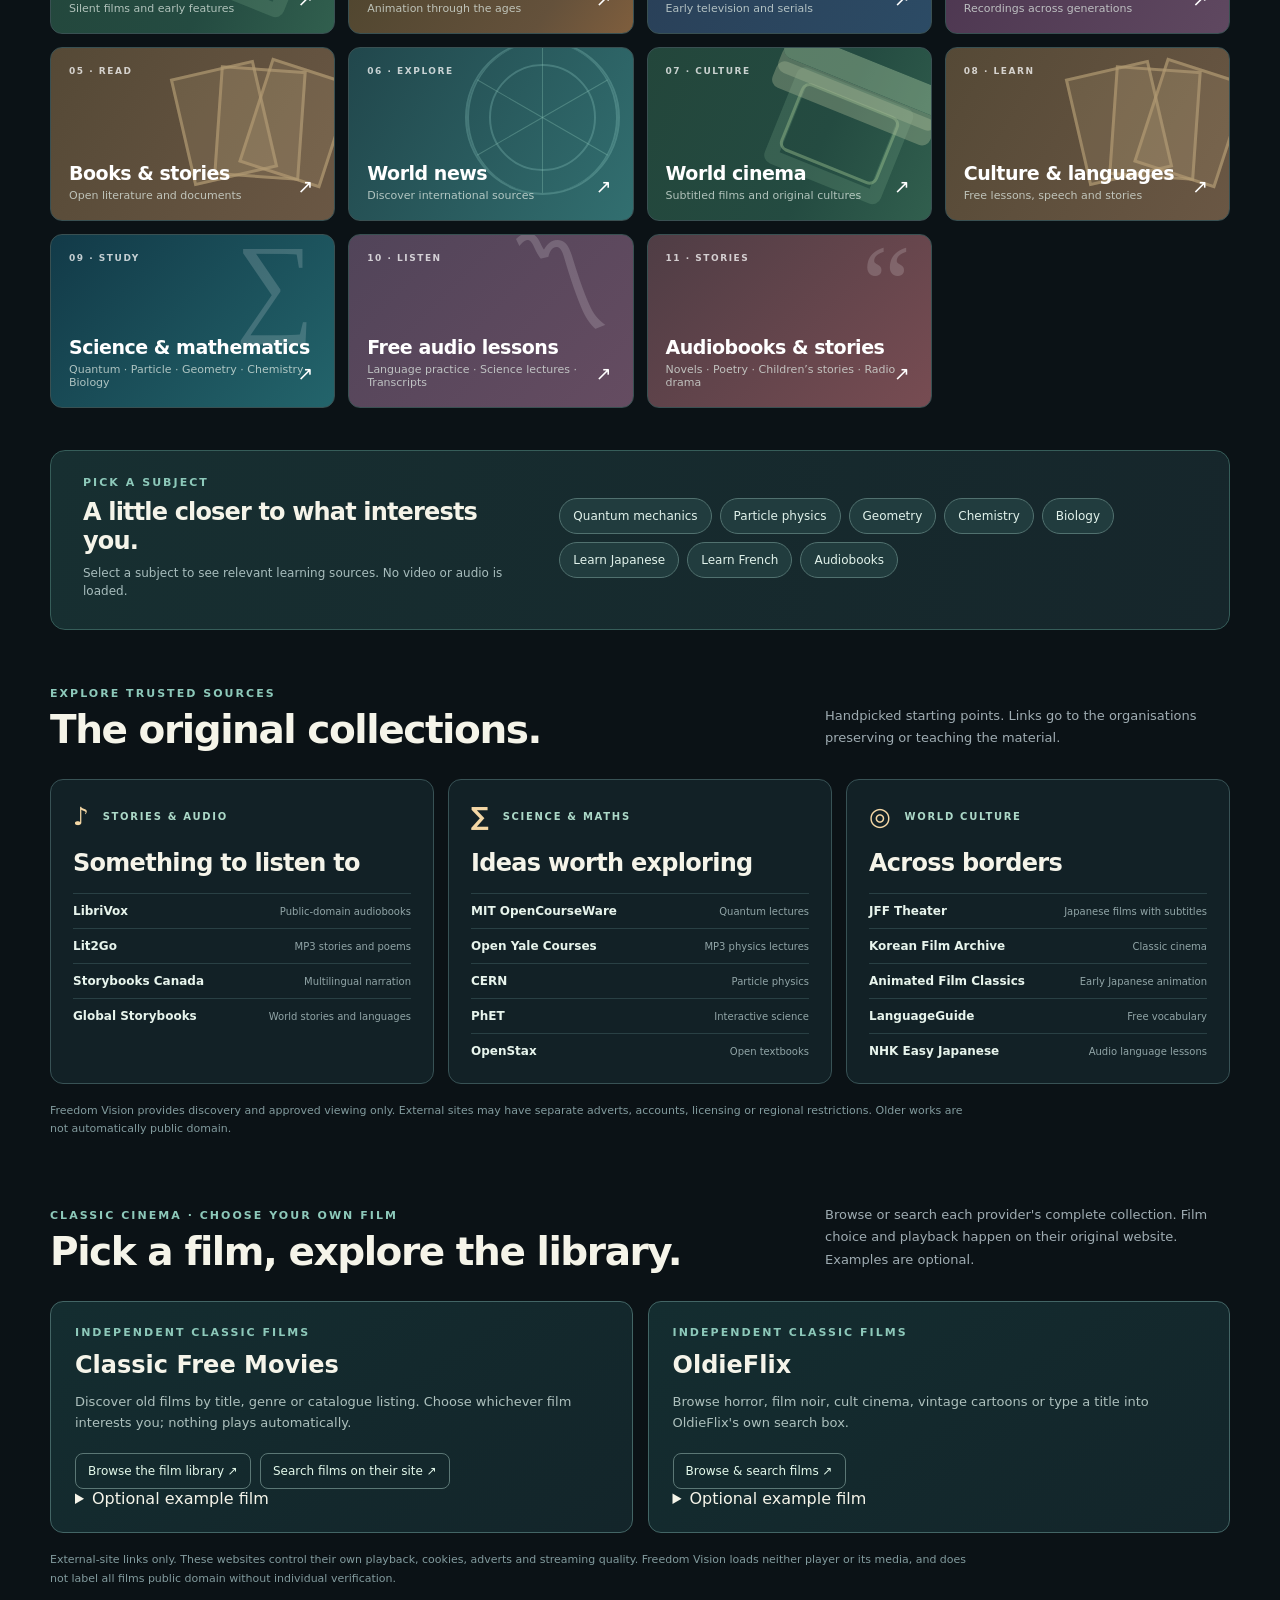
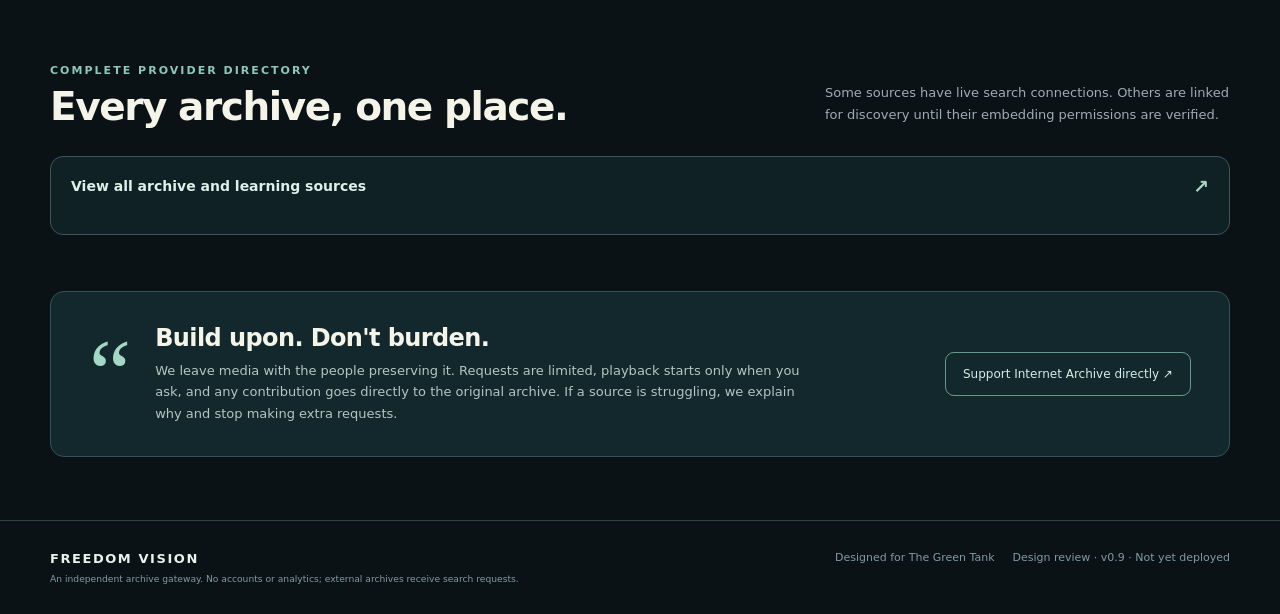
==== commit c5707808: "Prioritise choose-any-film catalogue access, make example movies optional" ====
--- a/freedom_vision_source/index.html
+++ b/freedom_vision_source/index.html
@@ -51,6 +51,7 @@
       <div class="quick-searches" aria-label="Suggested searches"><span>TRY</span>
         <button data-quick="silent film" data-quick-mode="watch">Silent cinema</button><button data-quick="quantum" data-quick-mode="science">Quantum physics</button><button data-quick="Japanese" data-quick-mode="culture">Japanese</button><button data-quick="Sherlock Holmes" data-quick-mode="audiobooks">Sherlock Holmes audio</button>
       </div>
+      <a class="classic-direct-link" href="#classic-film-sites">Browse independent classic film libraries ↓</a>
     </div>
     <div class="hero-art" aria-hidden="true">
       <div class="art-halo halo-one"></div><div class="art-halo halo-two"></div>
@@ -88,33 +89,33 @@
   </section>
 <section class="topic-shelf section-inner" aria-labelledby="topic-shelf-title"><div class="topic-shelf-copy"><div class="section-label">PICK A SUBJECT</div><h2 id="topic-shelf-title">A little closer to what interests you.</h2><p>Select a subject to see relevant learning sources. No video or audio is loaded.</p></div><div class="topic-pills"><button type="button" data-topic-mode="science" data-topic="quantum">Quantum mechanics</button><button type="button" data-topic-mode="science" data-topic="particle">Particle physics</button><button type="button" data-topic-mode="science" data-topic="geometry">Geometry</button><button type="button" data-topic-mode="science" data-topic="chemistry">Chemistry</button><button type="button" data-topic-mode="science" data-topic="biology">Biology</button><button type="button" data-topic-mode="culture" data-topic="Japanese">Learn Japanese</button><button type="button" data-topic-mode="culture" data-topic="French">Learn French</button><button type="button" data-topic-mode="audiobooks" data-topic="">Audiobooks</button></div></section>
 <section class="source-shelves section-inner" aria-labelledby="source-shelves-title"><div class="section-head"><div><div class="section-label">EXPLORE TRUSTED SOURCES</div><h2 id="source-shelves-title">The original collections.</h2></div><p>Handpicked starting points. Links go to the organisations preserving or teaching the material.</p></div><div class="shelf-grid"><article class="shelf"><div class="shelf-kicker"><span class="shelf-icon" aria-hidden="true">♪</span>STORIES & AUDIO</div><h3>Something to listen to</h3><div class="shelf-links"><a href="https://librivox.org/" target="_blank" rel="noopener noreferrer"><span>LibriVox</span><small>Public-domain audiobooks</small></a><a href="https://etc.usf.edu/lit2go/" target="_blank" rel="noopener noreferrer"><span>Lit2Go</span><small>MP3 stories and poems</small></a><a href="https://storybookscanada.ca/" target="_blank" rel="noopener noreferrer"><span>Storybooks Canada</span><small>Multilingual narration</small></a><a href="https://globalstorybooks.net/" target="_blank" rel="noopener noreferrer"><span>Global Storybooks</span><small>World stories and languages</small></a></div></article><article class="shelf"><div class="shelf-kicker"><span class="shelf-icon" aria-hidden="true">∑</span>SCIENCE & MATHS</div><h3>Ideas worth exploring</h3><div class="shelf-links"><a href="https://ocw.mit.edu/courses/8-04-quantum-physics-i-spring-2016/" target="_blank" rel="noopener noreferrer"><span>MIT OpenCourseWare</span><small>Quantum lectures</small></a><a href="https://oyc.yale.edu/physics/phys-201" target="_blank" rel="noopener noreferrer"><span>Open Yale Courses</span><small>MP3 physics lectures</small></a><a href="https://educational-resources.web.cern.ch/videos-and-animations/" target="_blank" rel="noopener noreferrer"><span>CERN</span><small>Particle physics</small></a><a href="https://phet.colorado.edu/" target="_blank" rel="noopener noreferrer"><span>PhET</span><small>Interactive science</small></a><a href="https://openstax.org/higher-education" target="_blank" rel="noopener noreferrer"><span>OpenStax</span><small>Open textbooks</small></a></div></article><article class="shelf"><div class="shelf-kicker"><span class="shelf-icon" aria-hidden="true">◎</span>WORLD CULTURE</div><h3>Across borders</h3><div class="shelf-links"><a href="https://en.jff.jpf.go.jp/" target="_blank" rel="noopener noreferrer"><span>JFF Theater</span><small>Japanese films with subtitles</small></a><a href="https://www.kmdb.or.kr/vod" target="_blank" rel="noopener noreferrer"><span>Korean Film Archive</span><small>Classic cinema</small></a><a href="https://animation.filmarchives.jp/en/index.html" target="_blank" rel="noopener noreferrer"><span>Animated Film Classics</span><small>Early Japanese animation</small></a><a href="https://www.languageguide.org/" target="_blank" rel="noopener noreferrer"><span>LanguageGuide</span><small>Free vocabulary</small></a><a href="https://www.nhk.or.jp/lesson/en/" target="_blank" rel="noopener noreferrer"><span>NHK Easy Japanese</span><small>Audio language lessons</small></a></div></article></div><p class="rights-note">Freedom Vision provides discovery and approved viewing only. External sites may have separate adverts, accounts, licensing or regional restrictions. Older works are not automatically public domain.</p></section>
-  <section class="classic-additions section-inner" aria-labelledby="classic-additions-heading">
+  <section id="classic-film-sites" class="classic-additions section-inner" aria-labelledby="classic-additions-heading">
     <div class="section-head">
-      <div><div class="section-label">CLASSIC CINEMA · EXTERNAL COLLECTIONS</div><h2 id="classic-additions-heading">Two more places to explore.</h2></div>
-      <p>These links open the original websites. Freedom Vision does not load their players, adverts, analytics or media, and does not claim any particular film is public domain.</p>
+      <div><div class="section-label">CLASSIC CINEMA · CHOOSE YOUR OWN FILM</div><h2 id="classic-additions-heading">Pick a film, explore the library.</h2></div>
+      <p>Browse or search each provider's complete collection. Film choice and playback happen on their original website. Examples are optional.</p>
     </div>
     <div class="classic-site-grid">
       <article class="classic-site">
-        <div class="section-label">CLASSIC FREE MOVIES</div>
+        <div class="section-label">INDEPENDENT CLASSIC FILMS</div>
         <h3>Classic Free Movies</h3>
-        <p>Browse the site's own film library and search. Player origin, advertising and embed conditions remain under review.</p>
+        <p>Discover old films by title, genre or catalogue listing. Choose whichever film interests you; nothing plays automatically.</p>
         <div class="classic-site-links">
-          <a href="https://classicfreemovies.com/movie-library/" target="_blank" rel="noopener noreferrer" referrerpolicy="no-referrer">Browse library ↗</a>
-          <a href="https://classicfreemovies.com/search-movies/" target="_blank" rel="noopener noreferrer" referrerpolicy="no-referrer">Search on original site ↗</a>
-          <a href="https://classicfreemovies.com/movies/attack-of-the-giant-leeches/" target="_blank" rel="noopener noreferrer" referrerpolicy="no-referrer">Example: Attack of the Giant Leeches ↗</a>
+          <a class="primary-film-link" href="https://classicfreemovies.com/movie-library/" target="_blank" rel="noopener noreferrer" referrerpolicy="no-referrer">Browse the film library <span aria-hidden="true">↗</span></a>
+          <a href="https://classicfreemovies.com/search-movies/" target="_blank" rel="noopener noreferrer" referrerpolicy="no-referrer">Search films on their site <span aria-hidden="true">↗</span></a>
         </div>
+        <details class="film-example"><summary>Optional example film</summary><a href="https://classicfreemovies.com/movies/attack-of-the-giant-leeches/" target="_blank" rel="noopener noreferrer" referrerpolicy="no-referrer">Attack of the Giant Leeches (1959) <span aria-hidden="true">↗</span></a></details>
       </article>
       <article class="classic-site">
-        <div class="section-label">OLDIEFLIX</div>
+        <div class="section-label">INDEPENDENT CLASSIC FILMS</div>
         <h3>OldieFlix</h3>
-        <p>Explore film noir, vintage cartoons and classic movies on OldieFlix. Film rights and embedded playback are not cleared.</p>
+        <p>Browse horror, film noir, cult cinema, vintage cartoons or type a title into OldieFlix's own search box.</p>
         <div class="classic-site-links">
-          <a href="https://oldieflix.com/" target="_blank" rel="noopener noreferrer" referrerpolicy="no-referrer">Browse & search on original site ↗</a>
-          <a href="https://oldieflix.com/titles/the-mummy-s-tomb-1942-harold-young.html" target="_blank" rel="noopener noreferrer" referrerpolicy="no-referrer">Example: The Mummy's Tomb (1942) ↗</a>
+          <a class="primary-film-link" href="https://oldieflix.com/" target="_blank" rel="noopener noreferrer" referrerpolicy="no-referrer">Browse &amp; search films <span aria-hidden="true">↗</span></a>
         </div>
+        <details class="film-example"><summary>Optional example film</summary><a href="https://oldieflix.com/titles/the-mummy-s-tomb-1942-harold-young.html" target="_blank" rel="noopener noreferrer" referrerpolicy="no-referrer">The Mummy's Tomb (1942) <span aria-hidden="true">↗</span></a><p>Original website link only. Film rights have not been independently cleared.</p></details>
       </article>
     </div>
-    <p class="rights-note">External discovery links only. When someone follows one, the destination controls its own player, cookies and streaming quality. No YouTube or third-party film iframe is embedded inside Freedom Vision.</p>
+    <p class="rights-note">External-site links only. These websites control their own playback, cookies, adverts and streaming quality. Freedom Vision loads neither player or its media, and does not label all films public domain without individual verification.</p>
   </section>
   <section class="sources-section section-inner" aria-labelledby="sources-title">
     <div class="section-head"><div><div class="section-label">COMPLETE PROVIDER DIRECTORY</div><h2 id="sources-title">Every archive, one place.</h2></div><p>Some sources have live search connections. Others are linked for discovery until their embedding permissions are verified.</p></div>
--- a/freedom_vision_source/styles.css
+++ b/freedom_vision_source/styles.css
@@ -66,3 +66,15 @@
 @media(max-width:390px){.collection-grid{grid-template-columns:repeat(2,minmax(0,1fr))}.collection-card{height:167px;padding:11px}.collection-card .card-bottom strong{font-size:15px}.collection-card .card-bottom small{font-size:10px}.shelf-links a{display:block}.shelf-links a small{text-align:left}}
 
 .science{background:linear-gradient(135deg,#123a48,#23646b)}.lessons{background:linear-gradient(135deg,#514459,#654c61)}.stories{background:linear-gradient(135deg,#4f3d45,#774c52)}.science-glyph{font:normal 110px/1 Georgia,serif;color:#ffffff2b;position:absolute;top:-6px;right:20px}
+
+
+/* Curated independent classic cinema website directory: links only, no embeds */
+.classic-additions{padding-top:12px;padding-bottom:42px}
+.classic-site-grid{display:grid;grid-template-columns:repeat(2,minmax(0,1fr));gap:15px}
+.classic-site{border:1px solid #436565;background:linear-gradient(145deg,#142d30,#13252a);border-radius:13px;padding:24px;min-width:0}
+.classic-site h3{font-size:24px;margin:12px 0;font-weight:650}
+.classic-site p{font-size:13px;line-height:1.65;color:#adc0bd;margin:0 0 20px}
+.classic-site-links{display:flex;flex-wrap:wrap;gap:9px}
+.classic-site-links a{font-size:12px;color:#e3f8ea;text-decoration:none;border:1px solid #5b7775;border-radius:8px;padding:10px 12px}
+.classic-site-links a:hover,.classic-site-links a:focus-visible{text-decoration:underline;border-color:#c6e7d9}
+@media(max-width:760px){.classic-site-grid{grid-template-columns:1fr}.classic-additions{padding-bottom:30px}.classic-site{padding:20px}}
